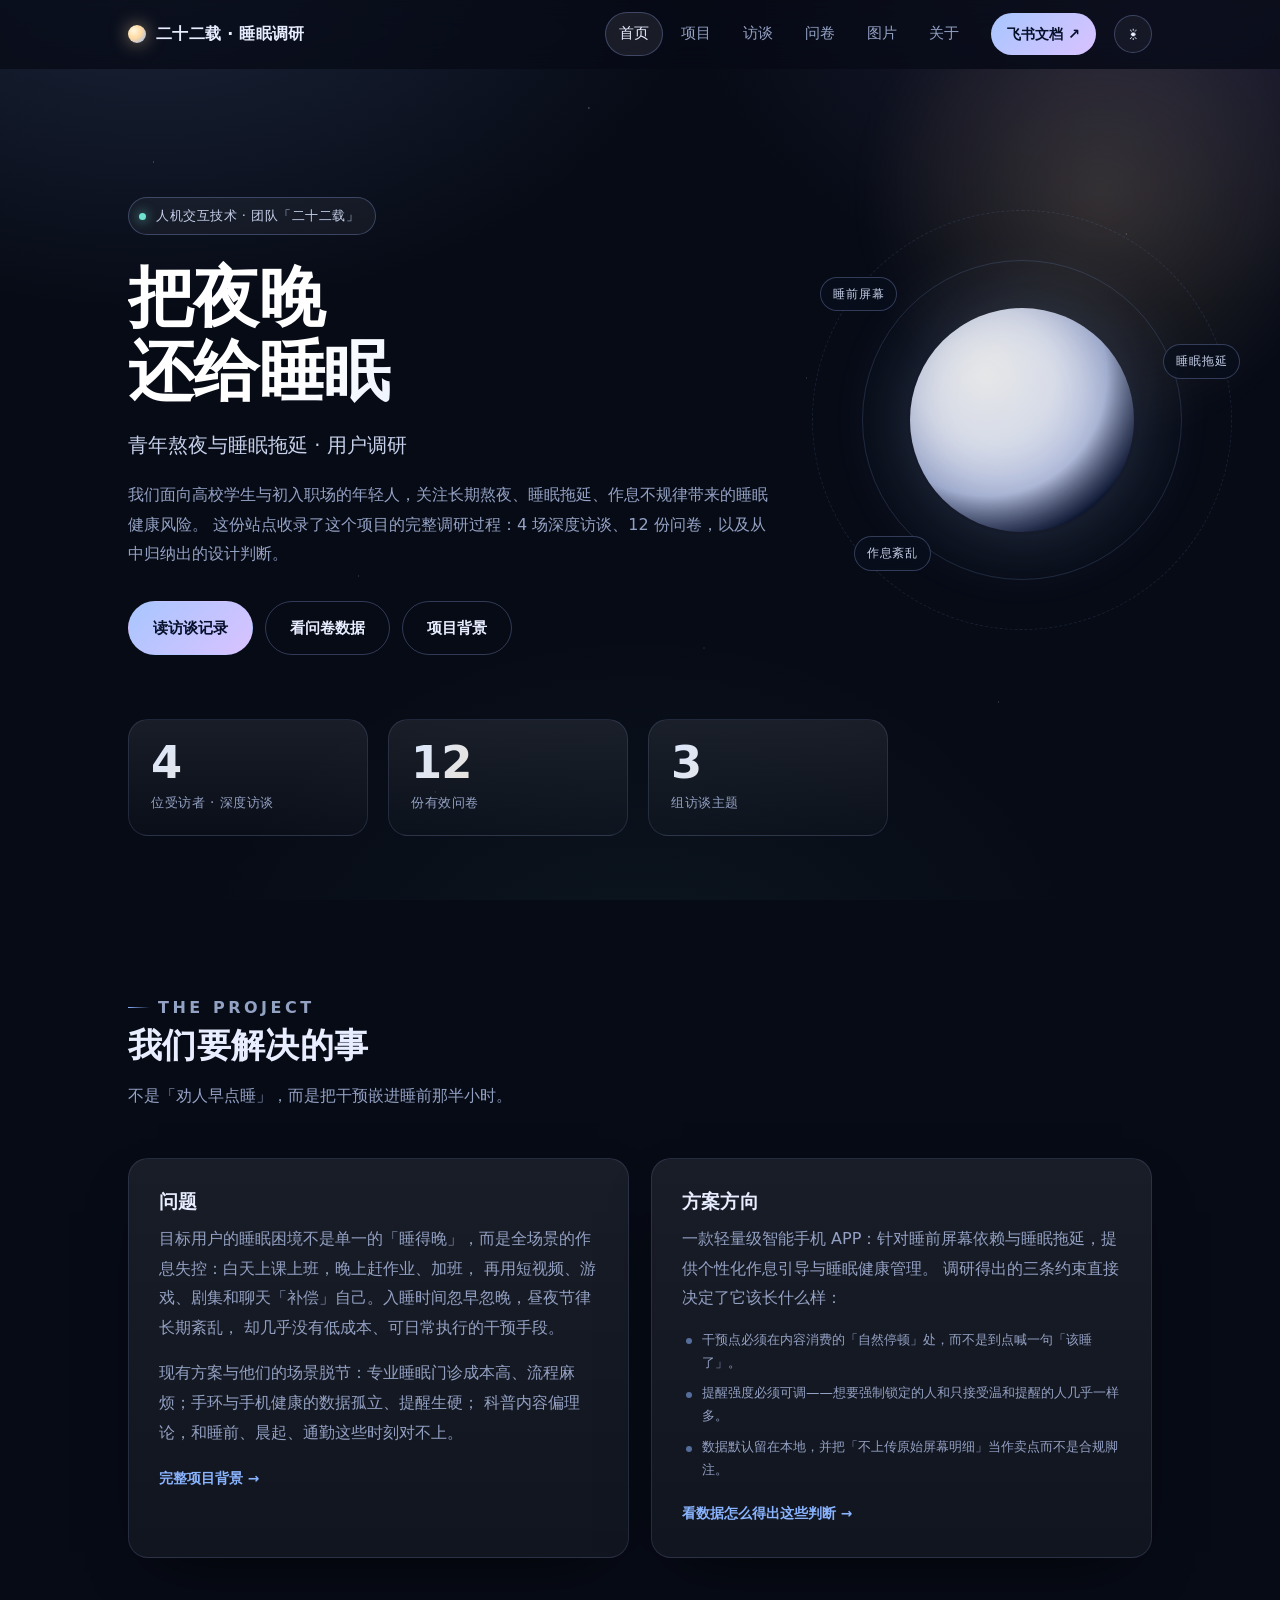
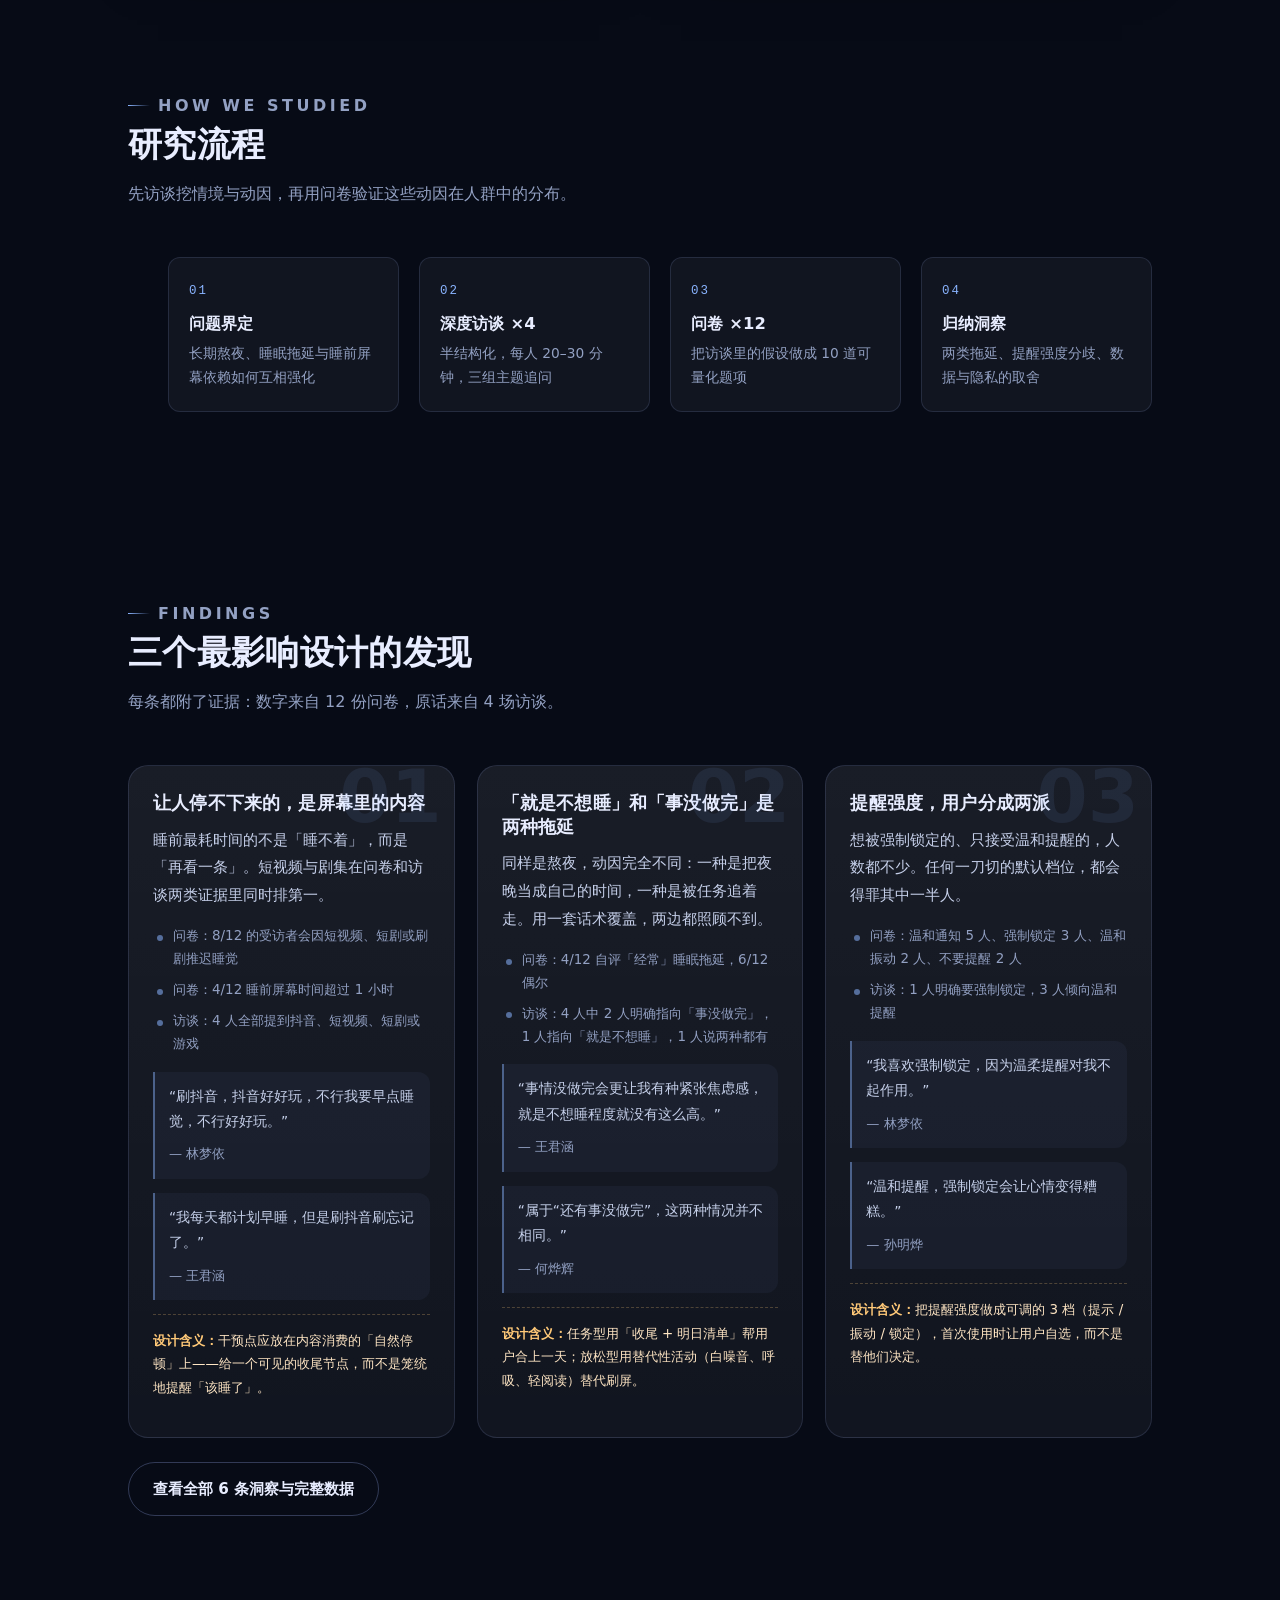
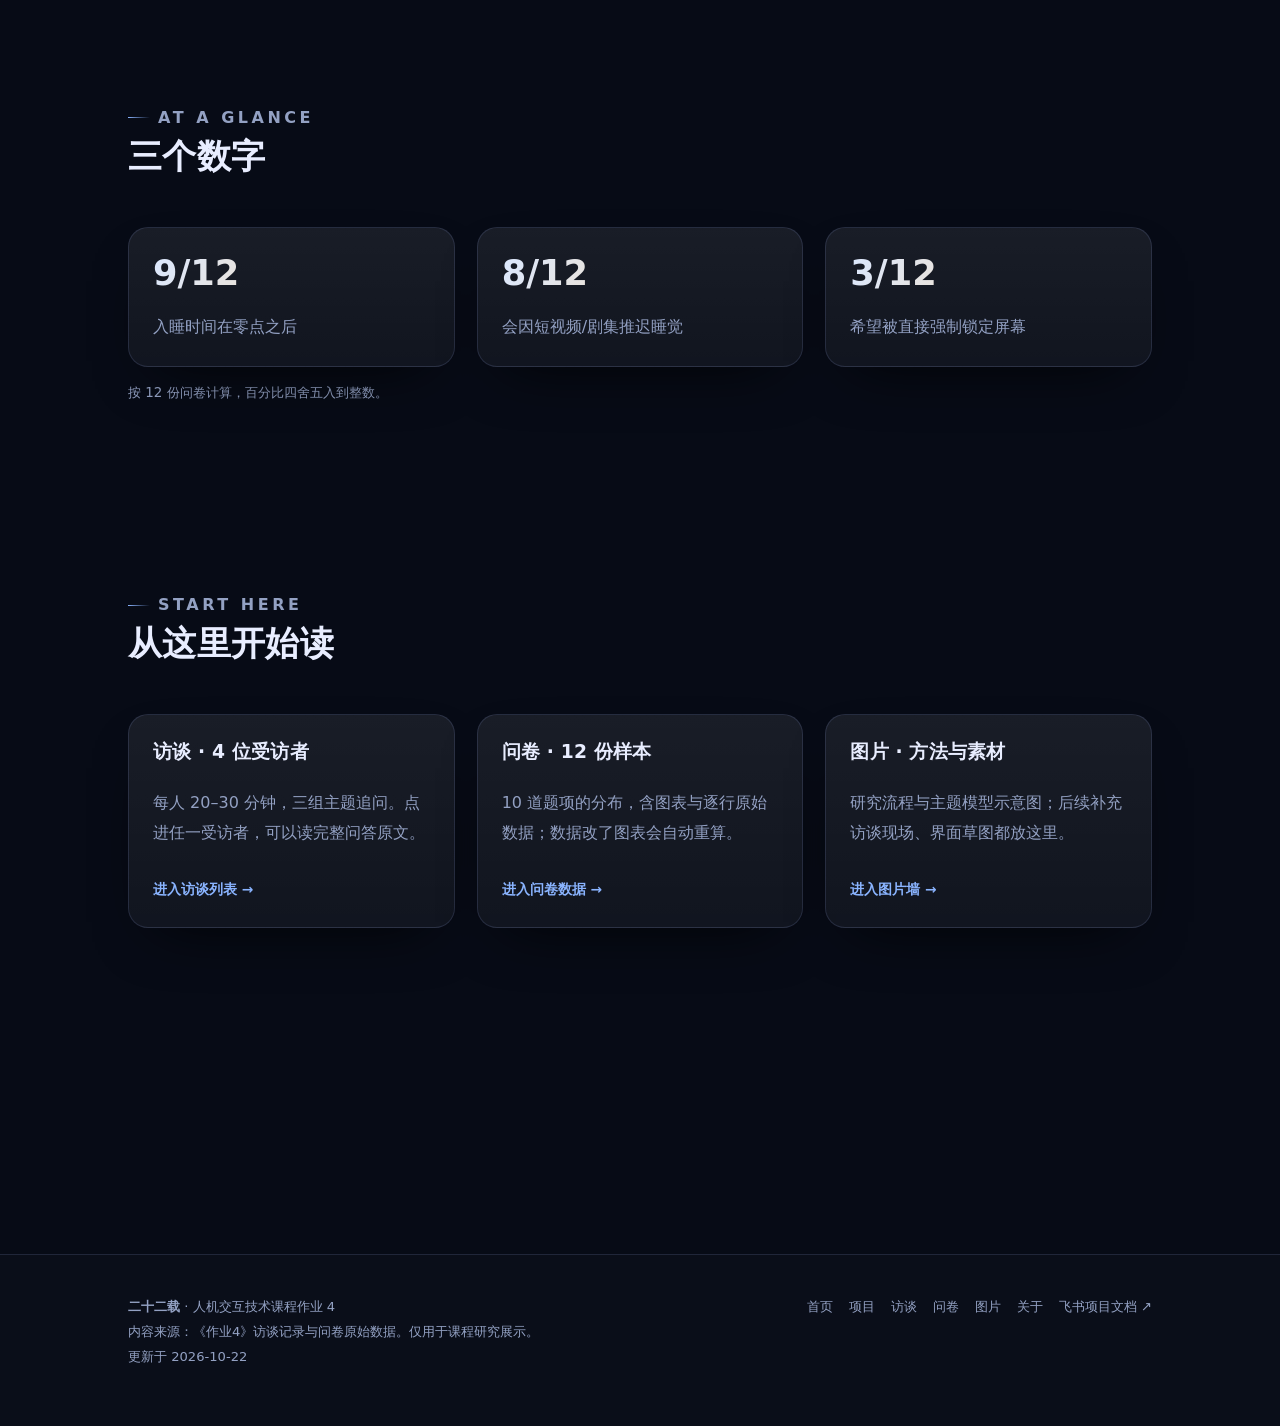
==== index.html @ 1be92cd3 "睡眠调研站" ====
<!doctype html>
<html lang="zh-CN">
<head>
  <meta charset="utf-8">
  <meta name="viewport" content="width=device-width, initial-scale=1">
  <title>把夜晚还给睡眠 · 二十二载 · 睡眠健康调研</title>
  <meta name="description" content="面向高校学生与职场新人的睡眠健康 APP 调研：4 份深度访谈、12 份问卷数据，以及由此归纳的 6 条设计洞察。人机交互技术课程项目，团队二十二载。">
  <meta name="theme-color" content="#070b16">
  <meta property="og:title" content="把夜晚还给睡眠 · 二十二载">
  <meta property="og:description" content="4 份深度访谈 + 12 份问卷：青年熬夜与睡眠拖延的用户调研。">
  <meta property="og:type" content="website">
  <link rel="icon" href="data:image/svg+xml,%3Csvg xmlns='http://www.w3.org/2000/svg' viewBox='0 0 32 32'%3E%3Ccircle cx='16' cy='16' r='13' fill='%23ffd9a0'/%3E%3C/svg%3E">
  <link rel="stylesheet" href="assets/css/style.css">
  <script>try{var t=localStorage.getItem("theme");if(t==="light"||t==="dark"){document.documentElement.dataset.theme=t;}}catch(e){}</script>
</head>
<body data-page="home">
  <a class="skip" href="#main">跳到主要内容</a>

  <header class="site-header">
    <div class="nav-inner">
      <a class="brand" href="index.html"><span class="moon" aria-hidden="true"></span>二十二载 · 睡眠调研</a>
      <nav class="nav" aria-label="主导航">
        <a href="index.html" aria-current="page">首页</a>
        <a href="project.html">项目</a>
        <a href="interviews.html">访谈</a>
        <a href="survey.html">问卷</a>
        <a href="gallery.html">图片</a>
        <a href="about.html">关于</a>
      </nav>
      <a class="nav-cta" href="https://jcn5ed29kssw.feishu.cn/wiki/BGQNwgcjriKNrokeprqc2rw8nEc" target="_blank" rel="noopener">飞书文档 ↗</a>
      <button class="theme-toggle" type="button" data-theme-toggle aria-label="切换到日间主题" title="切换到日间主题" aria-pressed="false">&#9788;</button>
    </div>
  </header>

  <main id="main">
    <!-- Hero -->
    <section class="hero">
      <div class="container">
        <p class="hero-badge"><span class="dot" aria-hidden="true"></span>人机交互技术 · 团队「二十二载」</p>
        <h1>把夜晚<br>还给睡眠</h1>
        <p class="hero-sub">青年熬夜与睡眠拖延 · 用户调研</p>
        <p class="hero-intro">
          我们面向高校学生与初入职场的年轻人，关注长期熬夜、睡眠拖延、作息不规律带来的睡眠健康风险。
          这份站点收录了这个项目的完整调研过程：4 场深度访谈、12 份问卷，以及从中归纳出的设计判断。
        </p>
        <div class="hero-actions">
          <a class="btn btn--primary" href="interviews.html">读访谈记录</a>
          <a class="btn btn--ghost" href="survey.html">看问卷数据</a>
          <a class="btn btn--ghost" href="project.html">项目背景</a>
        </div>
        <div class="stats" data-home-stats></div>

        <div class="hero-art" aria-hidden="true">
          <div class="hero-ring hero-ring--outer"></div>
          <div class="hero-ring hero-ring--inner"></div>
          <div class="hero-moon"></div>
          <span class="hero-orbit hero-orbit--a">睡前屏幕</span>
          <span class="hero-orbit hero-orbit--b">睡眠拖延</span>
          <span class="hero-orbit hero-orbit--c">作息紊乱</span>
        </div>
      </div>
    </section>

    <!-- 项目速览 -->
    <section class="section section--tight">
      <div class="container">
        <div class="section-head">
          <p class="kicker">The Project</p>
          <h2>我们要解决的事</h2>
          <p>不是「劝人早点睡」，而是把干预嵌进睡前那半小时。</p>
        </div>
        <div class="grid grid--2">
          <article class="card">
            <h3>问题</h3>
            <p class="muted">
              目标用户的睡眠困境不是单一的「睡得晚」，而是全场景的作息失控：白天上课上班，晚上赶作业、加班，
              再用短视频、游戏、剧集和聊天「补偿」自己。入睡时间忽早忽晚，昼夜节律长期紊乱，
              却几乎没有低成本、可日常执行的干预手段。
            </p>
            <p class="muted">
              现有方案与他们的场景脱节：专业睡眠门诊成本高、流程麻烦；手环与手机健康的数据孤立、提醒生硬；
              科普内容偏理论，和睡前、晨起、通勤这些时刻对不上。
            </p>
            <a class="iv-more" href="project.html">完整项目背景 →</a>
          </article>
          <article class="card">
            <h3>方案方向</h3>
            <p class="muted">
              一款轻量级智能手机 APP：针对睡前屏幕依赖与睡眠拖延，提供个性化作息引导与睡眠健康管理。
              调研得出的三条约束直接决定了它该长什么样：
            </p>
            <ul class="evidence">
              <li>干预点必须在内容消费的「自然停顿」处，而不是到点喊一句「该睡了」。</li>
              <li>提醒强度必须可调——想要强制锁定的人和只接受温和提醒的人几乎一样多。</li>
              <li>数据默认留在本地，并把「不上传原始屏幕明细」当作卖点而不是合规脚注。</li>
            </ul>
            <a class="iv-more" href="survey.html#charts">看数据怎么得出这些判断 →</a>
          </article>
        </div>
      </div>
    </section>

    <!-- 研究流程 -->
    <section class="section section--tight">
      <div class="container">
        <div class="section-head">
          <p class="kicker">How We Studied</p>
          <h2>研究流程</h2>
          <p>先访谈挖情境与动因，再用问卷验证这些动因在人群中的分布。</p>
        </div>
        <ol class="process" data-home-process></ol>
      </div>
    </section>

    <!-- 关键发现 -->
    <section class="section">
      <div class="container">
        <div class="section-head">
          <p class="kicker">Findings</p>
          <h2>三个最影响设计的发现</h2>
          <p>每条都附了证据：数字来自 12 份问卷，原话来自 4 场访谈。</p>
        </div>
        <div class="insights" data-insights></div>
        <p style="margin-top:24px">
          <a class="btn btn--ghost" href="survey.html">查看全部 6 条洞察与完整数据</a>
        </p>
      </div>
    </section>

    <!-- 数据速览 -->
    <section class="section section--tight">
      <div class="container">
        <div class="section-head">
          <p class="kicker">At A Glance</p>
          <h2>三个数字</h2>
        </div>
        <div class="grid grid--3" data-home-teasers></div>
        <p class="note" style="margin-top:14px">按 12 份问卷计算，百分比四舍五入到整数。</p>
      </div>
    </section>

    <!-- 从哪里开始读 -->
    <section class="section">
      <div class="container">
        <div class="section-head">
          <p class="kicker">Start Here</p>
          <h2>从这里开始读</h2>
        </div>
        <div class="grid grid--3">
          <a class="card iv-card" href="interviews.html">
            <h3>访谈 · 4 位受访者</h3>
            <p class="muted">每人 20–30 分钟，三组主题追问。点进任一受访者，可以读完整问答原文。</p>
            <span class="iv-more">进入访谈列表 →</span>
          </a>
          <a class="card iv-card" href="survey.html">
            <h3>问卷 · 12 份样本</h3>
            <p class="muted">10 道题项的分布，含图表与逐行原始数据；数据改了图表会自动重算。</p>
            <span class="iv-more">进入问卷数据 →</span>
          </a>
          <a class="card iv-card" href="gallery.html">
            <h3>图片 · 方法与素材</h3>
            <p class="muted">研究流程与主题模型示意图；后续补充访谈现场、界面草图都放这里。</p>
            <span class="iv-more">进入图片墙 →</span>
          </a>
        </div>
      </div>
    </section>

    <section class="section section--tight">
      <div class="container">
        <noscript>
          <p class="callout">这个站点的数据区需要 JavaScript 才能渲染。请开启后刷新；访谈原文与问卷表格也会随之显示。</p>
        </noscript>
      </div>
    </section>
  </main>

  <footer class="site-footer">
    <div class="container footer-inner">
      <div>
        <p><strong>二十二载</strong> · 人机交互技术课程作业 4</p>
        <p>内容来源：《作业4》访谈记录与问卷原始数据。仅用于课程研究展示。</p>
        <p>更新于 2026-10-22</p>
      </div>
      <nav class="footer-links" aria-label="页脚导航">
        <a href="index.html">首页</a>
        <a href="project.html">项目</a>
        <a href="interviews.html">访谈</a>
        <a href="survey.html">问卷</a>
        <a href="gallery.html">图片</a>
        <a href="about.html">关于</a>
        <a href="https://jcn5ed29kssw.feishu.cn/wiki/BGQNwgcjriKNrokeprqc2rw8nEc" target="_blank" rel="noopener">飞书项目文档 ↗</a>
      </nav>
    </div>
  </footer>

  <script src="assets/data/site.js"></script>
  <script src="assets/data/survey.js"></script>
  <script src="assets/data/interviews.js"></script>
  <script src="assets/data/insights.js"></script>
  <script src="assets/data/images.js"></script>
  <script src="assets/js/aggregate.js"></script>
  <script src="assets/js/charts.js"></script>
  <script src="assets/js/render.js"></script>
  <script src="assets/js/app.js"></script>
</body>
</html>
---- assets/css/style.css ----
/* ============================================================
 * 设计系统 · 夜间阅读主题
 * ------------------------------------------------------------
 * 1. 变量与基础   2. 布局与容器   3. 通用组件
 * 4. 首页 Hero    5. 访谈         6. 问卷与图表
 * 7. 图片墙       8. 页脚         9. 响应式 / 打印 / 动效
 * ============================================================ */

/* ---------- 1. 变量与基础 ---------- */
:root {
  --bg: #070b16;
  --bg-soft: #0b1122;
  --bg-elev: #0e1528;
  --text: #e8edff;
  --text-soft: #c6d0ea;
  --muted: #93a1c3;
  --line: rgba(160, 182, 255, 0.14);
  --line-strong: rgba(160, 182, 255, 0.28);
  --surface: rgba(255, 255, 255, 0.045);
  --surface-2: rgba(255, 255, 255, 0.075);
  --accent: #8ab4ff;
  --accent-2: #b79bff;
  --amber: #ffc978;
  --teal: #6fe3d0;
  --rose: #ff9db4;
  --radius: 20px;
  --radius-sm: 12px;
  --radius-xs: 8px;
  --max: 1120px;
  --gutter: clamp(20px, 5vw, 48px);
  --ease: cubic-bezier(0.2, 0.7, 0.2, 1);
  --font: "PingFang SC", "HarmonyOS Sans SC", "Microsoft YaHei", "Noto Sans CJK SC",
    system-ui, -apple-system, "Segoe UI", sans-serif;
  --mono: ui-monospace, "SF Mono", "Cascadia Mono", Consolas, monospace;
  --shadow: 0 24px 60px -30px rgba(0, 0, 0, 0.9);
  color-scheme: dark;
}

*,
*::before,
*::after {
  box-sizing: border-box;
}

html {
  scroll-behavior: smooth;
  scroll-padding-top: 88px;
  -webkit-text-size-adjust: 100%;
}

body {
  margin: 0;
  font-family: var(--font);
  font-size: 16px;
  line-height: 1.85;
  color: var(--text);
  background-color: var(--bg);
  background-image:
    radial-gradient(900px 620px at 12% -8%, rgba(138, 180, 255, 0.16), transparent 62%),
    radial-gradient(820px 540px at 92% -2%, rgba(183, 155, 255, 0.13), transparent 60%),
    radial-gradient(760px 700px at 50% 118%, rgba(111, 227, 208, 0.06), transparent 62%);
  background-attachment: fixed;
  -webkit-font-smoothing: antialiased;
  text-rendering: optimizeLegibility;
  overflow-x: hidden;
}

/* 星空：一层极淡的散点，增加"夜晚"的质地 */
body::before {
  content: "";
  position: fixed;
  inset: 0;
  pointer-events: none;
  z-index: 0;
  opacity: 0.55;
  background-image:
    radial-gradient(1px 1px at 12% 18%, rgba(255, 255, 255, 0.7), transparent),
    radial-gradient(1px 1px at 28% 64%, rgba(255, 255, 255, 0.5), transparent),
    radial-gradient(1.4px 1.4px at 46% 12%, rgba(255, 255, 255, 0.6), transparent),
    radial-gradient(1px 1px at 63% 42%, rgba(255, 255, 255, 0.45), transparent),
    radial-gradient(1px 1px at 78% 78%, rgba(255, 255, 255, 0.55), transparent),
    radial-gradient(1.2px 1.2px at 88% 26%, rgba(255, 255, 255, 0.5), transparent),
    radial-gradient(1px 1px at 34% 88%, rgba(255, 255, 255, 0.4), transparent),
    radial-gradient(1px 1px at 55% 72%, rgba(255, 255, 255, 0.35), transparent);
}

img,
svg {
  max-width: 100%;
  height: auto;
}

a {
  color: var(--accent);
  text-decoration: none;
  transition: color 0.2s var(--ease);
}

a:hover {
  color: #ffd9a0;
}

:focus-visible {
  outline: 2px solid var(--accent);
  outline-offset: 3px;
  border-radius: 4px;
}

h1,
h2,
h3,
h4 {
  line-height: 1.35;
  margin: 0 0 0.5em;
  font-weight: 650;
  letter-spacing: 0.01em;
}

p {
  margin: 0 0 1em;
}

hr {
  border: 0;
  border-top: 1px solid var(--line);
  margin: 48px 0;
}

::selection {
  background: rgba(138, 180, 255, 0.28);
}

.sr-only {
  position: absolute;
  width: 1px;
  height: 1px;
  padding: 0;
  margin: -1px;
  overflow: hidden;
  clip: rect(0 0 0 0);
  white-space: nowrap;
  border: 0;
}

.skip {
  position: absolute;
  left: 16px;
  top: -60px;
  z-index: 100;
  padding: 10px 18px;
  background: var(--accent);
  color: #06102a;
  border-radius: 0 0 var(--radius-sm) var(--radius-sm);
  font-weight: 600;
  transition: top 0.2s var(--ease);
}

.skip:focus {
  top: 0;
  color: #06102a;
}

/* hidden 属性必须能压住组件自身的 display（否则空状态提示会一直显示） */
[hidden] {
  display: none !important;
}

/* ---------- 2. 布局与容器 ---------- */
.container {
  width: 100%;
  max-width: var(--max);
  margin-inline: auto;
  padding-inline: var(--gutter);
  position: relative;
  z-index: 1;
}

.section {
  padding-block: clamp(56px, 8vw, 104px);
}

.section--tight {
  padding-block: clamp(40px, 5vw, 64px);
}

.section-head {
  max-width: 720px;
  margin-bottom: clamp(28px, 4vw, 48px);
}

.kicker {
  display: inline-flex;
  align-items: center;
  gap: 8px;
  font-size: 0.78rem;
  letter-spacing: 0.22em;
  text-transform: uppercase;
  color: var(--accent);
  margin-bottom: 14px;
  font-weight: 600;
}

.kicker::before {
  content: "";
  width: 22px;
  height: 1px;
  background: linear-gradient(90deg, var(--accent), transparent);
}

.section-head h2 {
  font-size: clamp(1.5rem, 3.2vw, 2.15rem);
  margin-bottom: 12px;
}

.section-head p {
  color: var(--muted);
  margin: 0;
  font-size: 1rem;
}

.grid {
  display: grid;
  gap: clamp(14px, 2vw, 22px);
}

.grid--2 {
  grid-template-columns: repeat(2, minmax(0, 1fr));
}

.grid--3 {
  grid-template-columns: repeat(3, minmax(0, 1fr));
}

.grid--4 {
  grid-template-columns: repeat(4, minmax(0, 1fr));
}

.stack > * + * {
  margin-top: 18px;
}

/* ---------- 3. 通用组件 ---------- */
.site-header {
  position: sticky;
  top: 0;
  z-index: 40;
  backdrop-filter: blur(14px) saturate(1.2);
  -webkit-backdrop-filter: blur(14px) saturate(1.2);
  background: rgba(7, 11, 22, 0.72);
  border-bottom: 1px solid transparent;
  transition: border-color 0.3s var(--ease), background 0.3s var(--ease);
}

.site-header.is-stuck {
  border-bottom-color: var(--line);
  background: rgba(7, 11, 22, 0.9);
}

.nav-inner {
  display: flex;
  align-items: center;
  gap: 18px;
  min-height: 68px;
  max-width: var(--max);
  margin-inline: auto;
  padding-inline: var(--gutter);
}

.brand {
  display: inline-flex;
  align-items: center;
  gap: 10px;
  font-weight: 650;
  color: var(--text);
  letter-spacing: 0.02em;
  white-space: nowrap;
}

.brand:hover {
  color: var(--text);
}

.brand .moon {
  width: 18px;
  height: 18px;
  border-radius: 50%;
  background: radial-gradient(circle at 32% 32%, #fff7e2, #ffd9a0 45%, #8ab4ff 100%);
  box-shadow: 0 0 18px rgba(255, 217, 160, 0.55);
  flex: none;
}

.nav {
  display: flex;
  align-items: center;
  gap: 4px;
  margin-left: auto;
  overflow-x: auto;
  scrollbar-width: none;
}

.nav::-webkit-scrollbar {
  display: none;
}

.nav a {
  color: var(--muted);
  padding: 8px 14px;
  border-radius: 999px;
  font-size: 0.94rem;
  white-space: nowrap;
  transition: color 0.2s var(--ease), background 0.2s var(--ease);
}

.nav a:hover {
  color: var(--text);
  background: var(--surface);
}

.nav a[aria-current="page"] {
  color: var(--text);
  background: var(--surface-2);
  box-shadow: inset 0 0 0 1px var(--line-strong);
}

.nav-cta {
  display: inline-flex;
  align-items: center;
  gap: 6px;
  padding: 8px 16px;
  border-radius: 999px;
  font-size: 0.9rem;
  color: #06102a;
  background: linear-gradient(135deg, #a8c6ff, #d9c2ff);
  font-weight: 600;
  white-space: nowrap;
  transition: transform 0.2s var(--ease), box-shadow 0.2s var(--ease);
}

.nav-cta:hover {
  color: #06102a;
  transform: translateY(-1px);
  box-shadow: 0 10px 24px -12px rgba(168, 198, 255, 0.9);
}

.theme-toggle {
  width: 38px;
  height: 38px;
  flex: none;
  display: grid;
  place-items: center;
  border-radius: 50%;
  border: 1px solid var(--line-strong);
  background: var(--surface);
  color: var(--text);
  font-size: 15px;
  line-height: 1;
  cursor: pointer;
  transition: background 0.2s var(--ease), transform 0.3s var(--ease);
}

.theme-toggle:hover {
  background: var(--surface-2);
  transform: rotate(-14deg);
}

.breadcrumb {
  display: flex;
  flex-wrap: wrap;
  gap: 8px;
  align-items: center;
  font-size: 0.86rem;
  color: var(--muted);
  margin-bottom: 26px;
}

.breadcrumb a {
  color: var(--muted);
}

.breadcrumb a:hover {
  color: var(--accent);
}

.breadcrumb .sep {
  opacity: 0.5;
}

.card {
  position: relative;
  background: linear-gradient(180deg, var(--surface-2), var(--surface));
  border: 1px solid var(--line);
  border-radius: var(--radius);
  padding: clamp(20px, 2.6vw, 30px);
  box-shadow: var(--shadow);
}

.card--flat {
  background: var(--surface);
  box-shadow: none;
}

.tag {
  display: inline-flex;
  align-items: center;
  gap: 6px;
  padding: 4px 12px;
  border-radius: 999px;
  font-size: 0.78rem;
  color: var(--text-soft);
  background: rgba(138, 180, 255, 0.1);
  border: 1px solid rgba(138, 180, 255, 0.18);
  white-space: nowrap;
}

.tag--amber {
  color: #ffe0b3;
  background: rgba(255, 201, 120, 0.1);
  border-color: rgba(255, 201, 120, 0.22);
}

.tag--teal {
  color: #b8f5ec;
  background: rgba(111, 227, 208, 0.1);
  border-color: rgba(111, 227, 208, 0.22);
}

.btn {
  display: inline-flex;
  align-items: center;
  justify-content: center;
  gap: 8px;
  padding: 12px 24px;
  border-radius: 999px;
  font-weight: 600;
  font-size: 0.95rem;
  border: 1px solid transparent;
  cursor: pointer;
  transition: transform 0.2s var(--ease), background 0.2s var(--ease), box-shadow 0.2s var(--ease);
}

.btn--primary {
  color: #06102a;
  background: linear-gradient(135deg, #a8c6ff, #d9c2ff);
}

.btn--primary:hover {
  color: #06102a;
  transform: translateY(-2px);
  box-shadow: 0 14px 30px -16px rgba(168, 198, 255, 0.95);
}

.btn--ghost {
  color: var(--text);
  background: transparent;
  border-color: var(--line-strong);
}

.btn--ghost:hover {
  color: var(--text);
  background: var(--surface);
  transform: translateY(-2px);
}

.btn--small {
  padding: 8px 16px;
  font-size: 0.86rem;
}

.muted {
  color: var(--muted);
}

.lead {
  font-size: clamp(1rem, 1.4vw, 1.12rem);
  color: var(--text-soft);
  line-height: 1.9;
}

.quote {
  margin: 0;
  padding: 16px 20px;
  border-left: 2px solid rgba(138, 180, 255, 0.45);
  background: rgba(138, 180, 255, 0.05);
  border-radius: 0 var(--radius-sm) var(--radius-sm) 0;
  color: var(--text-soft);
}

.quote cite {
  display: block;
  margin-top: 8px;
  font-size: 0.82rem;
  font-style: normal;
  color: var(--muted);
}

.pill-row {
  display: flex;
  flex-wrap: wrap;
  gap: 8px;
}

.note {
  font-size: 0.84rem;
  color: var(--muted);
}

.callout {
  display: flex;
  gap: 14px;
  align-items: flex-start;
  padding: 16px 20px;
  border-radius: var(--radius-sm);
  background: rgba(255, 201, 120, 0.07);
  border: 1px solid rgba(255, 201, 120, 0.2);
  color: #ffe6c4;
  font-size: 0.92rem;
}

.callout--info {
  background: rgba(138, 180, 255, 0.07);
  border-color: rgba(138, 180, 255, 0.2);
  color: var(--text-soft);
}

/* ---------- 4. 首页 Hero ---------- */
.hero {
  position: relative;
  padding-block: clamp(64px, 10vw, 128px) clamp(48px, 7vw, 88px);
  overflow: hidden;
}

.hero::after {
  content: "";
  position: absolute;
  right: -8%;
  top: -18%;
  width: min(560px, 62vw);
  aspect-ratio: 1;
  border-radius: 50%;
  background: radial-gradient(circle, rgba(255, 217, 160, 0.16), transparent 62%);
  filter: blur(10px);
  pointer-events: none;
}

.hero-badge {
  display: inline-flex;
  align-items: center;
  gap: 10px;
  padding: 6px 16px 6px 10px;
  border-radius: 999px;
  border: 1px solid var(--line-strong);
  background: var(--surface);
  color: var(--text-soft);
  font-size: 0.82rem;
  letter-spacing: 0.04em;
  margin-bottom: 26px;
}

.hero-badge .dot {
  width: 7px;
  height: 7px;
  border-radius: 50%;
  background: var(--teal);
  box-shadow: 0 0 12px var(--teal);
}

.hero h1 {
  font-size: clamp(2.35rem, 6.2vw, 4.1rem);
  line-height: 1.12;
  letter-spacing: -0.01em;
  margin-bottom: 20px;
  background: linear-gradient(120deg, #ffffff 20%, #cfe0ff 52%, #ffe3b8 92%);
  -webkit-background-clip: text;
  background-clip: text;
  color: transparent;
}

.hero .hero-sub {
  font-size: clamp(1rem, 2vw, 1.22rem);
  color: var(--text-soft);
  max-width: 620px;
  margin-bottom: 16px;
}

.hero .hero-intro {
  color: var(--muted);
  max-width: 640px;
  margin-bottom: 32px;
}

.hero-actions {
  display: flex;
  flex-wrap: wrap;
  gap: 12px;
  margin-bottom: clamp(40px, 6vw, 64px);
}

.stats {
  display: grid;
  grid-template-columns: repeat(3, minmax(0, 1fr));
  gap: clamp(12px, 2vw, 20px);
  max-width: 760px;
}

.stat {
  padding: 18px 22px;
  border-radius: var(--radius);
  background: linear-gradient(180deg, var(--surface-2), rgba(255, 255, 255, 0.015));
  border: 1px solid var(--line);
}

.stat b {
  display: block;
  font-size: clamp(1.9rem, 4.4vw, 2.8rem);
  font-weight: 650;
  line-height: 1.1;
  font-variant-numeric: tabular-nums;
  letter-spacing: -0.02em;
  background: linear-gradient(120deg, #dbe8ff, #ffd9a0);
  -webkit-background-clip: text;
  background-clip: text;
  color: transparent;
}

.stat span {
  font-size: 0.84rem;
  color: var(--muted);
  letter-spacing: 0.04em;
}

/* Hero 右侧装饰：月亮 + 两条轨道 + 三个痛点标签（纯 CSS，不加载图片） */
.hero-art {
  display: none;
}

.hero-moon {
  position: absolute;
  left: 50%;
  top: 50%;
  width: 224px;
  height: 224px;
  margin: -112px 0 0 -112px;
  border-radius: 50%;
  background: radial-gradient(
    circle at 34% 30%,
    #ffffff 0%,
    #eef2ff 32%,
    #cfd9f8 56%,
    rgba(180, 200, 255, 0.12) 76%,
    transparent 78%
  );
  box-shadow: 0 0 84px 4px rgba(168, 198, 255, 0.24), inset -16px -20px 54px rgba(40, 60, 120, 0.38);
  opacity: 0.9;
}

.hero-ring {
  position: absolute;
  left: 50%;
  top: 50%;
  border-radius: 50%;
  border: 1px solid rgba(138, 180, 255, 0.16);
}

.hero-ring--inner {
  width: 320px;
  height: 320px;
  margin: -160px 0 0 -160px;
}

.hero-ring--outer {
  width: 420px;
  height: 420px;
  margin: -210px 0 0 -210px;
  border-style: dashed;
  border-color: rgba(138, 180, 255, 0.12);
  animation: orbit-spin 110s linear infinite;
}

.hero-orbit {
  position: absolute;
  padding: 5px 12px;
  border-radius: 999px;
  font-size: 0.76rem;
  letter-spacing: 0.06em;
  color: var(--text-soft);
  background: rgba(9, 14, 28, 0.72);
  border: 1px solid var(--line-strong);
  backdrop-filter: blur(6px);
  white-space: nowrap;
}

.hero-orbit--a {
  left: 2%;
  top: 16%;
}

.hero-orbit--b {
  right: -2%;
  top: 32%;
}

.hero-orbit--c {
  left: 10%;
  bottom: 14%;
}

@keyframes orbit-spin {
  to {
    transform: rotate(360deg);
  }
}

@media (min-width: 1200px) {
  .hero-art {
    display: block;
    position: absolute;
    right: -32px;
    top: 2%;
    width: 420px;
    height: 420px;
    pointer-events: none;
  }
}

:root[data-theme="light"] .hero-moon {
  opacity: 0.55;
}

:root[data-theme="light"] .hero-orbit {
  background: rgba(255, 255, 255, 0.86);
}

/* 研究流程 */
.process {
  display: grid;
  grid-template-columns: repeat(4, minmax(0, 1fr));
  gap: clamp(12px, 2vw, 20px);
  counter-reset: step;
}

.process li {
  list-style: none;
  position: relative;
  padding: 22px 20px;
  border-radius: var(--radius-sm);
  background: var(--surface);
  border: 1px solid var(--line);
}

.process li::before {
  content: attr(data-step);
  display: block;
  font-family: var(--mono);
  font-size: 0.78rem;
  color: var(--accent);
  letter-spacing: 0.16em;
  margin-bottom: 10px;
}

.process h3 {
  font-size: 1.02rem;
  margin-bottom: 6px;
}

.process p {
  margin: 0;
  font-size: 0.86rem;
  color: var(--muted);
  line-height: 1.75;
}

/* 内页标题区 */
.page-head {
  padding-block: clamp(36px, 6vw, 68px) clamp(8px, 2vw, 16px);
}

.page-head h1 {
  font-size: clamp(1.85rem, 4.6vw, 2.9rem);
  margin-bottom: 14px;
  letter-spacing: -0.01em;
}

.page-head .lead {
  max-width: 680px;
  margin-bottom: 18px;
}

.stat-inline {
  display: block;
  font-size: clamp(1.7rem, 3.6vw, 2.2rem);
  font-weight: 650;
  line-height: 1.2;
  margin-bottom: 4px;
  font-variant-numeric: tabular-nums;
  background: linear-gradient(120deg, #dbe8ff, #ffd9a0);
  -webkit-background-clip: text;
  background-clip: text;
  color: transparent;
}

/* ---------- 5. 访谈 ---------- */
.interview-grid {
  display: grid;
  grid-template-columns: repeat(2, minmax(0, 1fr));
  gap: clamp(14px, 2vw, 22px);
}

.iv-card {
  display: flex;
  flex-direction: column;
  gap: 14px;
  padding: 24px;
  border-radius: var(--radius);
  background: linear-gradient(180deg, var(--surface-2), var(--surface));
  border: 1px solid var(--line);
  color: var(--text);
  transition: transform 0.28s var(--ease), border-color 0.28s var(--ease), box-shadow 0.28s var(--ease);
}

.iv-card:hover {
  color: var(--text);
  transform: translateY(-4px);
  border-color: var(--line-strong);
  box-shadow: 0 26px 50px -30px rgba(0, 0, 0, 0.95);
}

.iv-card .iv-top {
  display: flex;
  align-items: center;
  gap: 12px;
}

.iv-avatar {
  width: 46px;
  height: 46px;
  flex: none;
  border-radius: 14px;
  display: grid;
  place-items: center;
  font-weight: 650;
  font-size: 1.05rem;
  color: #0a1430;
  background: linear-gradient(135deg, #a8c6ff, #d9c2ff);
  box-shadow: 0 8px 20px -12px rgba(168, 198, 255, 0.9);
}

.iv-name {
  font-size: 1.12rem;
  font-weight: 650;
  margin: 0;
}

.iv-sub {
  font-size: 0.82rem;
  color: var(--muted);
  margin: 0;
}

.iv-quote {
  margin: 0;
  font-size: 0.94rem;
  color: var(--text-soft);
  line-height: 1.8;
  border-left: 2px solid rgba(138, 180, 255, 0.35);
  padding-left: 12px;
}

.iv-more {
  margin-top: auto;
  display: inline-flex;
  align-items: center;
  gap: 6px;
  font-size: 0.86rem;
  color: var(--accent);
  font-weight: 600;
}

/* 访谈详情 */
.interview-layout {
  display: grid;
  grid-template-columns: minmax(0, 1fr);
  gap: clamp(24px, 4vw, 48px);
  align-items: start;
}

/* 宽屏：目录收到右栏，正文占左侧 */
@media (min-width: 1001px) {
  .interview-layout {
    grid-template-columns: minmax(0, 1fr) 272px;
  }
  .interview-layout > aside {
    grid-column: 2;
    grid-row: 1;
  }
  .interview-layout > [data-interview-detail] {
    grid-column: 1;
    grid-row: 1;
    min-width: 0;
  }
}

.interview-head {
  padding-bottom: 26px;
  border-bottom: 1px solid var(--line);
  margin-bottom: 30px;
}

.interview-head h1 {
  font-size: clamp(1.8rem, 4vw, 2.6rem);
  margin-bottom: 8px;
}

.profile-grid {
  display: grid;
  grid-template-columns: repeat(auto-fit, minmax(158px, 1fr));
  gap: 12px;
  margin-top: 22px;
}

.profile-grid div {
  padding: 12px 16px;
  border-radius: var(--radius-sm);
  background: var(--surface);
  border: 1px solid var(--line);
}

.profile-grid dt {
  font-size: 0.74rem;
  letter-spacing: 0.14em;
  color: var(--muted);
  margin-bottom: 2px;
}

.profile-grid dd {
  margin: 0;
  font-size: 0.9rem;
  color: var(--text-soft);
}

.toc {
  position: sticky;
  top: 92px;
  padding: 18px 20px;
  border-radius: var(--radius-sm);
  background: var(--surface);
  border: 1px solid var(--line);
}

.toc h2 {
  font-size: 0.74rem;
  letter-spacing: 0.18em;
  color: var(--muted);
  margin-bottom: 12px;
  font-weight: 600;
}

.toc ol {
  margin: 0;
  padding: 0;
  list-style: none;
  display: grid;
  gap: 2px;
  counter-reset: toc;
}

.toc a {
  display: flex;
  gap: 10px;
  padding: 7px 10px;
  border-radius: var(--radius-xs);
  color: var(--muted);
  font-size: 0.88rem;
  line-height: 1.5;
}

.toc a::before {
  counter-increment: toc;
  content: counter(toc, decimal-leading-zero);
  font-family: var(--mono);
  font-size: 0.74rem;
  color: rgba(138, 180, 255, 0.7);
  padding-top: 2px;
}

.toc a:hover,
.toc a.is-active {
  color: var(--text);
  background: var(--surface-2);
}

.toc details summary {
  cursor: pointer;
  font-size: 0.86rem;
  color: var(--muted);
}

.qa-section {
  margin-bottom: clamp(36px, 5vw, 56px);
  scroll-margin-top: 92px;
}

.qa-section > h2 {
  font-size: clamp(1.15rem, 2.4vw, 1.45rem);
  display: flex;
  align-items: baseline;
  gap: 12px;
}

.qa-section > h2 .idx {
  font-family: var(--mono);
  font-size: 0.78rem;
  color: var(--accent);
  letter-spacing: 0.1em;
}

.purpose {
  font-size: 0.86rem;
  color: var(--muted);
  margin: -2px 0 22px;
  padding-left: 12px;
  border-left: 2px solid var(--line-strong);
}

.qa {
  padding: 18px 20px;
  border-radius: var(--radius-sm);
  background: var(--surface);
  border: 1px solid var(--line);
}

.qa + .qa {
  margin-top: 12px;
}

.qa-q {
  display: flex;
  gap: 10px;
  font-weight: 600;
  color: var(--text);
  margin-bottom: 8px;
  font-size: 0.96rem;
  line-height: 1.75;
}

.qa-q .n {
  font-family: var(--mono);
  font-size: 0.78rem;
  color: var(--accent);
  padding-top: 3px;
  flex: none;
}

.qa-a {
  margin: 0 0 0 22px;
  color: var(--text-soft);
  font-size: 0.95rem;
  line-height: 1.9;
}

.qa-a.is-empty {
  color: var(--muted);
  font-style: italic;
}

.follow {
  margin: 14px 0 0 22px;
  padding: 12px 0 0 16px;
  border-left: 2px solid rgba(138, 180, 255, 0.28);
}

.follow .qa-q {
  font-weight: 500;
  color: var(--accent);
  font-size: 0.9rem;
}

.follow .qa-a {
  margin-left: 0;
  font-size: 0.92rem;
}

.iv-nav {
  display: flex;
  justify-content: space-between;
  gap: 12px;
  flex-wrap: wrap;
  margin-top: 40px;
  padding-top: 26px;
  border-top: 1px solid var(--line);
}

/* ---------- 6. 问卷与图表 ---------- */
.tabs {
  display: flex;
  gap: 6px;
  border-bottom: 1px solid var(--line);
  margin-bottom: clamp(24px, 3vw, 36px);
  overflow-x: auto;
  scrollbar-width: none;
}

.tabs::-webkit-scrollbar {
  display: none;
}

.tab {
  appearance: none;
  border: 0;
  background: none;
  color: var(--muted);
  font: inherit;
  font-size: 0.94rem;
  padding: 12px 18px;
  cursor: pointer;
  border-radius: var(--radius-sm) var(--radius-sm) 0 0;
  white-space: nowrap;
  transition: color 0.2s var(--ease), background 0.2s var(--ease);
}

.tab:hover {
  color: var(--text);
  background: var(--surface);
}

.tab[aria-selected="true"] {
  color: var(--text);
  background: var(--surface-2);
  box-shadow: inset 0 -2px 0 var(--accent);
}

.tabpanel[hidden] {
  display: none;
}

.tabpanel:focus {
  outline: none;
}

.q-list {
  display: grid;
  gap: 12px;
  counter-reset: q;
}

.q-item {
  display: grid;
  grid-template-columns: 56px minmax(0, 1fr);
  gap: 14px;
  padding: 16px 20px;
  border-radius: var(--radius-sm);
  background: var(--surface);
  border: 1px solid var(--line);
  align-items: start;
}

.q-item .code {
  font-family: var(--mono);
  font-size: 0.8rem;
  color: var(--accent);
  padding-top: 3px;
}

.q-item h3 {
  font-size: 0.98rem;
  margin: 0 0 6px;
  font-weight: 600;
}

.q-item .opts {
  display: flex;
  flex-wrap: wrap;
  gap: 6px;
  font-size: 0.8rem;
}

.q-item .opts span {
  padding: 2px 10px;
  border-radius: 999px;
  background: rgba(255, 255, 255, 0.05);
  border: 1px solid var(--line);
  color: var(--muted);
}

.charts {
  display: grid;
  grid-template-columns: repeat(auto-fit, minmax(320px, 1fr));
  gap: clamp(14px, 2vw, 22px);
}

.chart-card {
  padding: 22px;
  border-radius: var(--radius);
  background: linear-gradient(180deg, var(--surface-2), var(--surface));
  border: 1px solid var(--line);
  margin: 0;
}

.chart-card figcaption {
  display: flex;
  align-items: baseline;
  gap: 10px;
  flex-wrap: wrap;
  margin-bottom: 18px;
  font-size: 0.96rem;
  font-weight: 600;
  color: var(--text);
}

.chart-card .q-code {
  font-family: var(--mono);
  font-size: 0.74rem;
  color: var(--accent);
  letter-spacing: 0.08em;
}

.chart-card .n {
  margin-left: auto;
  font-size: 0.76rem;
  color: var(--muted);
  font-weight: 400;
}

.chart-card .chart-note {
  margin-top: 14px;
  font-size: 0.78rem;
  color: var(--muted);
  line-height: 1.7;
}

.bars {
  display: grid;
  gap: 10px;
}

.bar-row {
  display: grid;
  grid-template-columns: auto minmax(60px, 1fr) auto;
  align-items: center;
  gap: 12px;
  font-size: 0.86rem;
}

.bar-label {
  white-space: nowrap;
}

.bar-label {
  color: var(--text-soft);
  line-height: 1.4;
}

.bar-track {
  height: 10px;
  border-radius: 999px;
  background: rgba(255, 255, 255, 0.06);
  overflow: hidden;
}

.bar-fill {
  height: 100%;
  width: 0;
  border-radius: 999px;
  background: linear-gradient(90deg, #6f9cff, #b79bff);
  transition: width 1s var(--ease);
}

.chart-card.is-in .bar-fill,
.no-motion .bar-fill {
  width: var(--w, 0%);
}

.bar-fill--amber {
  background: linear-gradient(90deg, #ffb86b, #ffd9a0);
}

.bar-fill--teal {
  background: linear-gradient(90deg, #4fc9b4, #9cf3e6);
}

.bar-value {
  display: flex;
  align-items: baseline;
  gap: 6px;
  font-variant-numeric: tabular-nums;
  color: var(--text);
  white-space: nowrap;
}

.bar-value b {
  font-weight: 650;
}

.bar-value small {
  font-size: 0.74rem;
  color: var(--muted);
}

.donut-wrap {
  display: flex;
  align-items: center;
  gap: 22px;
  flex-wrap: wrap;
}

.donut {
  width: 132px;
  height: 132px;
  flex: none;
}

.donut circle {
  fill: none;
  stroke-width: 14;
  stroke-linecap: round;
}

.legend {
  display: grid;
  gap: 8px;
  font-size: 0.84rem;
  margin: 0;
}

.legend li {
  display: flex;
  align-items: center;
  gap: 8px;
  color: var(--text-soft);
  list-style: none;
}

.legend .swatch {
  width: 10px;
  height: 10px;
  border-radius: 3px;
  flex: none;
}

.legend b {
  font-variant-numeric: tabular-nums;
  margin-left: auto;
  color: var(--text);
}

.table-wrap {
  overflow-x: auto;
  border-radius: var(--radius-sm);
  border: 1px solid var(--line);
  background: var(--surface);
}

table {
  border-collapse: collapse;
  width: 100%;
  min-width: 1180px;
  font-size: 0.84rem;
}

thead th {
  position: sticky;
  top: 0;
  z-index: 1;
  text-align: left;
  font-weight: 600;
  color: var(--text);
  background: #101830;
  padding: 12px 14px;
  border-bottom: 1px solid var(--line-strong);
  white-space: nowrap;
}

tbody td {
  padding: 11px 14px;
  border-bottom: 1px solid rgba(160, 182, 255, 0.08);
  color: var(--text-soft);
  vertical-align: top;
}

tbody tr:hover td {
  background: rgba(138, 180, 255, 0.045);
}

tbody tr:last-child td {
  border-bottom: 0;
}

td.id {
  font-family: var(--mono);
  color: var(--muted);
}

/* 问卷原始数据：短字段不换行，靠横向滚动而不是挤成两行 */
.table-wrap tbody td {
  white-space: nowrap;
}

.table-hint {
  font-size: 0.78rem;
  color: var(--muted);
  margin-top: 10px;
}

/* 洞察卡片 */
.insights {
  display: grid;
  grid-template-columns: repeat(auto-fit, minmax(300px, 1fr));
  gap: clamp(14px, 2vw, 22px);
}

.insight {
  position: relative;
  padding: 26px 24px 24px;
  border-radius: var(--radius);
  background: linear-gradient(180deg, var(--surface-2), var(--surface));
  border: 1px solid var(--line);
  overflow: hidden;
}

.insight::after {
  content: attr(data-no);
  position: absolute;
  right: 12px;
  top: -6px;
  font-size: 4.6rem;
  font-weight: 700;
  line-height: 1;
  color: rgba(138, 180, 255, 0.09);
  font-variant-numeric: tabular-nums;
  pointer-events: none;
}

.insight h3 {
  font-size: 1.1rem;
  margin-bottom: 10px;
  position: relative;
}

.insight .lead {
  font-size: 0.92rem;
  color: var(--text-soft);
  margin-bottom: 16px;
}

.evidence {
  margin: 0 0 16px;
  padding: 0;
  list-style: none;
  display: grid;
  gap: 8px;
}

.evidence li {
  position: relative;
  padding-left: 20px;
  font-size: 0.84rem;
  color: var(--muted);
  line-height: 1.7;
}

.evidence li::before {
  content: "";
  position: absolute;
  left: 4px;
  top: 0.72em;
  width: 6px;
  height: 6px;
  border-radius: 50%;
  background: rgba(138, 180, 255, 0.55);
}

.insight .quote {
  font-size: 0.86rem;
  padding: 12px 14px;
  margin-bottom: 14px;
}

.implication {
  font-size: 0.84rem;
  color: #ffe6c4;
  line-height: 1.75;
  padding-top: 14px;
  border-top: 1px dashed rgba(255, 201, 120, 0.25);
}

.implication b {
  color: var(--amber);
  font-weight: 600;
}

/* ---------- 7. 图片墙 ---------- */
.gallery-grid {
  display: grid;
  grid-template-columns: repeat(auto-fill, minmax(300px, 1fr));
  gap: clamp(12px, 2vw, 20px);
}

.gallery-item {
  position: relative;
  display: block;
  width: 100%;
  padding: 0;
  border: 1px solid var(--line);
  border-radius: var(--radius-sm);
  background: var(--surface);
  overflow: hidden;
  cursor: zoom-in;
  color: var(--text);
  text-align: left;
  transition: transform 0.28s var(--ease), border-color 0.28s var(--ease);
}

.gallery-item:hover {
  transform: translateY(-3px);
  border-color: var(--line-strong);
}

.gallery-item img {
  display: block;
  width: 100%;
  aspect-ratio: 16 / 10;
  object-fit: cover;
  background: #0b1122;
}

/* 示意图（SVG）用 contain，避免把标题和箭头裁掉 */
.gallery-item--art {
  background: #0b1122;
}

.gallery-item--art img {
  aspect-ratio: 16 / 9;
  object-fit: contain;
  padding: 10px;
  background: #0b1122;
}

.gallery-item .cap {
  display: block;
  padding: 12px 14px;
  font-size: 0.82rem;
  color: var(--text-soft);
  line-height: 1.6;
}

.gallery-item .cap .tag {
  margin-bottom: 8px;
}

.lightbox {
  width: min(1040px, 94vw);
  max-height: 92vh;
  padding: 0;
  border: 1px solid var(--line-strong);
  border-radius: var(--radius);
  background: #0a1020;
  color: var(--text);
  overflow: hidden;
}

.lightbox::backdrop {
  background: rgba(4, 7, 14, 0.86);
  backdrop-filter: blur(6px);
}

.lightbox img {
  display: block;
  width: 100%;
  max-height: 74vh;
  object-fit: contain;
  background: #070b16;
}

.lightbox .lb-bar {
  display: flex;
  align-items: center;
  gap: 12px;
  padding: 14px 18px;
  border-top: 1px solid var(--line);
  font-size: 0.86rem;
  color: var(--text-soft);
}

.lightbox .lb-bar .spacer {
  margin-left: auto;
}

.icon-btn {
  appearance: none;
  border: 1px solid var(--line-strong);
  background: var(--surface);
  color: var(--text);
  width: 34px;
  height: 34px;
  border-radius: 50%;
  display: grid;
  place-items: center;
  cursor: pointer;
  font-size: 0.9rem;
  line-height: 1;
  transition: background 0.2s var(--ease);
}

.icon-btn:hover {
  background: var(--surface-2);
}

.img-fallback {
  display: grid;
  place-items: center;
  aspect-ratio: 16 / 10;
  background: repeating-linear-gradient(45deg, rgba(255, 255, 255, 0.03) 0 10px, transparent 10px 20px);
  color: var(--muted);
  font-size: 0.8rem;
}

/* ---------- 8. 团队 / 页脚 ---------- */
.member {
  display: flex;
  gap: 16px;
  align-items: flex-start;
  padding: 22px;
  border-radius: var(--radius);
  background: var(--surface);
  border: 1px solid var(--line);
}

.member .iv-avatar {
  width: 52px;
  height: 52px;
  border-radius: 16px;
  font-size: 1.15rem;
}

.member h3 {
  margin: 0 0 4px;
  font-size: 1.05rem;
}

.member p {
  margin: 8px 0 0;
  font-size: 0.88rem;
  color: var(--muted);
  line-height: 1.75;
}

.site-footer {
  margin-top: clamp(48px, 8vw, 96px);
  border-top: 1px solid var(--line);
  padding-block: 40px 56px;
  background: rgba(255, 255, 255, 0.012);
}

.footer-inner {
  display: flex;
  flex-wrap: wrap;
  gap: 28px;
  justify-content: space-between;
  align-items: flex-start;
}

.footer-inner p {
  margin: 0;
  font-size: 0.82rem;
  color: var(--muted);
  line-height: 1.9;
}

.footer-links {
  display: flex;
  flex-wrap: wrap;
  gap: 16px;
  font-size: 0.82rem;
}

.footer-links a {
  color: var(--muted);
}

.footer-links a:hover {
  color: var(--accent);
}

.back-top {
  position: fixed;
  right: 22px;
  bottom: 22px;
  z-index: 30;
  width: 42px;
  height: 42px;
  border-radius: 50%;
  border: 1px solid var(--line-strong);
  background: rgba(10, 16, 32, 0.85);
  backdrop-filter: blur(8px);
  color: var(--text);
  display: grid;
  place-items: center;
  cursor: pointer;
  opacity: 0;
  transform: translateY(10px);
  pointer-events: none;
  transition: opacity 0.3s var(--ease), transform 0.3s var(--ease);
}

.back-top.is-on {
  opacity: 1;
  transform: none;
  pointer-events: auto;
}

/* 上一页 / 下一页 */
.pager {
  display: flex;
  gap: 12px;
  flex-wrap: wrap;
  justify-content: space-between;
  margin-top: 40px;
}

/* ---------- 9. 动效 / 响应式 / 打印 ---------- */
.reveal {
  opacity: 0;
  transform: translateY(16px);
  transition: opacity 0.7s var(--ease), transform 0.7s var(--ease);
}

.reveal.is-in {
  opacity: 1;
  transform: none;
}

.stagger > * {
  transition-delay: calc(var(--i, 0) * 60ms);
}

@media (prefers-reduced-motion: reduce) {
  html {
    scroll-behavior: auto;
  }
  *,
  *::before,
  *::after {
    animation-duration: 0.001ms !important;
    transition-duration: 0.001ms !important;
  }
  .reveal {
    opacity: 1;
    transform: none;
  }
  .chart-card .bar-fill {
    width: var(--w, 0%);
  }
}

@media (max-width: 1000px) {
  .interview-layout {
    grid-template-columns: minmax(0, 1fr);
  }
  .toc {
    position: static;
    margin-bottom: 24px;
  }
}

@media (max-width: 860px) {
  .grid--3,
  .grid--4 {
    grid-template-columns: repeat(2, minmax(0, 1fr));
  }
  .process {
    grid-template-columns: repeat(2, minmax(0, 1fr));
  }
  .interview-grid {
    grid-template-columns: minmax(0, 1fr);
  }
}

@media (max-width: 720px) {
  body {
    font-size: 15.5px;
  }
  .nav-inner {
    flex-wrap: wrap;
    gap: 10px;
    padding-block: 10px;
  }
  .nav {
    order: 3;
    width: 100%;
    margin-left: 0;
    padding-bottom: 4px;
  }
  .nav-cta {
    margin-left: auto;
    padding: 7px 14px;
    font-size: 0.84rem;
  }
  .grid--2,
  .grid--3,
  .grid--4 {
    grid-template-columns: minmax(0, 1fr);
  }
  .process {
    grid-template-columns: minmax(0, 1fr);
  }
  .stats {
    grid-template-columns: repeat(3, minmax(0, 1fr));
  }
  .stat {
    padding: 14px 12px;
  }
  .stat b {
    font-size: 1.6rem;
  }
  .stat span {
    font-size: 0.72rem;
  }
  .q-item {
    grid-template-columns: 44px minmax(0, 1fr);
    gap: 10px;
    padding: 14px 16px;
  }
  .bar-row {
    grid-template-columns: auto minmax(40px, 1fr) auto;
    gap: 8px;
    font-size: 0.8rem;
  }
  .charts {
    grid-template-columns: minmax(0, 1fr);
  }
  .back-top {
    right: 14px;
    bottom: 14px;
  }
  .hero {
    padding-top: 48px;
  }
}

@media (max-width: 420px) {
  .bar-row {
    grid-template-columns: auto minmax(28px, 1fr) auto;
  }
  .bar-value small {
    display: none;
  }
}

/* 明暗主题：
   默认是夜间主题（这是站点的视觉基调），由导航栏的按钮切换到日间。
   选择记在 localStorage，刷新后保持。 */
:root[data-theme="light"] {
  --bg: #f4f6fc;
  --bg-soft: #eaeffa;
  --bg-elev: #ffffff;
  --text: #101830;
  --text-soft: #2f3a58;
  --muted: #58658a;
  --line: rgba(24, 39, 84, 0.13);
  --line-strong: rgba(24, 39, 84, 0.24);
  --surface: rgba(255, 255, 255, 0.78);
  --surface-2: #ffffff;
  --accent: #2f5cc4;
  --accent-2: #6d4fd0;
  --amber: #8f5a0e;
  --teal: #0f7d72;
  --shadow: 0 20px 50px -34px rgba(20, 34, 70, 0.45);
  color-scheme: light;
}

:root[data-theme="light"] body {
  background-image:
    radial-gradient(900px 620px at 10% -8%, rgba(120, 160, 255, 0.2), transparent 62%),
    radial-gradient(820px 540px at 92% -2%, rgba(170, 140, 255, 0.14), transparent 60%);
}

:root[data-theme="light"] body::before {
  display: none;
}

:root[data-theme="light"] .site-header {
  background: rgba(244, 246, 252, 0.82);
}

:root[data-theme="light"] .site-header.is-stuck {
  background: rgba(244, 246, 252, 0.95);
}

:root[data-theme="light"] .hero h1 {
  background: linear-gradient(120deg, #0f1936 8%, #22315c 58%, #6b4bb0 100%);
  -webkit-background-clip: text;
  background-clip: text;
  color: transparent;
}

:root[data-theme="light"] .stat b,
:root[data-theme="light"] .stat-inline {
  background: linear-gradient(120deg, #17224a, #6b4bb0);
  -webkit-background-clip: text;
  background-clip: text;
  color: transparent;
}

:root[data-theme="light"] .nav-cta,
:root[data-theme="light"] .btn--primary {
  background: linear-gradient(135deg, #2f5cc4, #6d4fd0);
  color: #fff;
}

:root[data-theme="light"] .nav-cta:hover,
:root[data-theme="light"] .btn--primary:hover {
  color: #fff;
}

:root[data-theme="light"] thead th {
  background: #e6ecfa;
}

:root[data-theme="light"] .implication {
  color: #6a4a10;
}

:root[data-theme="light"] .callout {
  color: #6a4a10;
}

:root[data-theme="light"] .lightbox {
  background: #fff;
}

:root[data-theme="light"] .tag {
  color: #2f3a58;
  background: rgba(47, 92, 196, 0.08);
  border-color: rgba(47, 92, 196, 0.18);
}

:root[data-theme="light"] .tag--amber {
  color: #8a5a10;
  background: rgba(143, 90, 14, 0.09);
  border-color: rgba(143, 90, 14, 0.22);
}

:root[data-theme="light"] .tag--teal {
  color: #0f5f57;
  background: rgba(15, 125, 114, 0.1);
  border-color: rgba(15, 125, 114, 0.22);
}

:root[data-theme="light"] .gallery-item img,
:root[data-theme="light"] .img-fallback {
  background: #eef2fb;
}

/* 示意图是按深色底画的，浅色主题下仍给它深色底托 */
:root[data-theme="light"] .gallery-item--art {
  background: #0b1122;
}

@media print {
  body {
    background: #fff !important;
    color: #111;
    font-size: 11.5pt;
  }
  body::before,
  .site-header,
  .site-footer,
  .back-top,
  .hero-actions,
  .tabs,
  .pager,
  .lightbox,
  .iv-more {
    display: none !important;
  }
  .container {
    max-width: none;
    padding-inline: 0;
  }
  .card,
  .qa,
  .chart-card,
  .insight,
  .gallery-item {
    box-shadow: none;
    background: #fff;
    border-color: #ccc;
  }
  .reveal {
    opacity: 1;
    transform: none;
  }
  .bar-fill {
    width: var(--w, 0%);
    background: #555 !important;
  }
  .stat b,
  .hero h1 {
    color: #111;
    -webkit-text-fill-color: #111;
  }
  .tabpanel[hidden] {
    display: block !important;
  }
  .qa-section,
  .chart-card,
  .insight {
    break-inside: avoid;
  }
  a {
    color: #111;
  }
  a[href^="http"]::after {
    content: " (" attr(href) ")";
    font-size: 9pt;
    color: #555;
  }
}
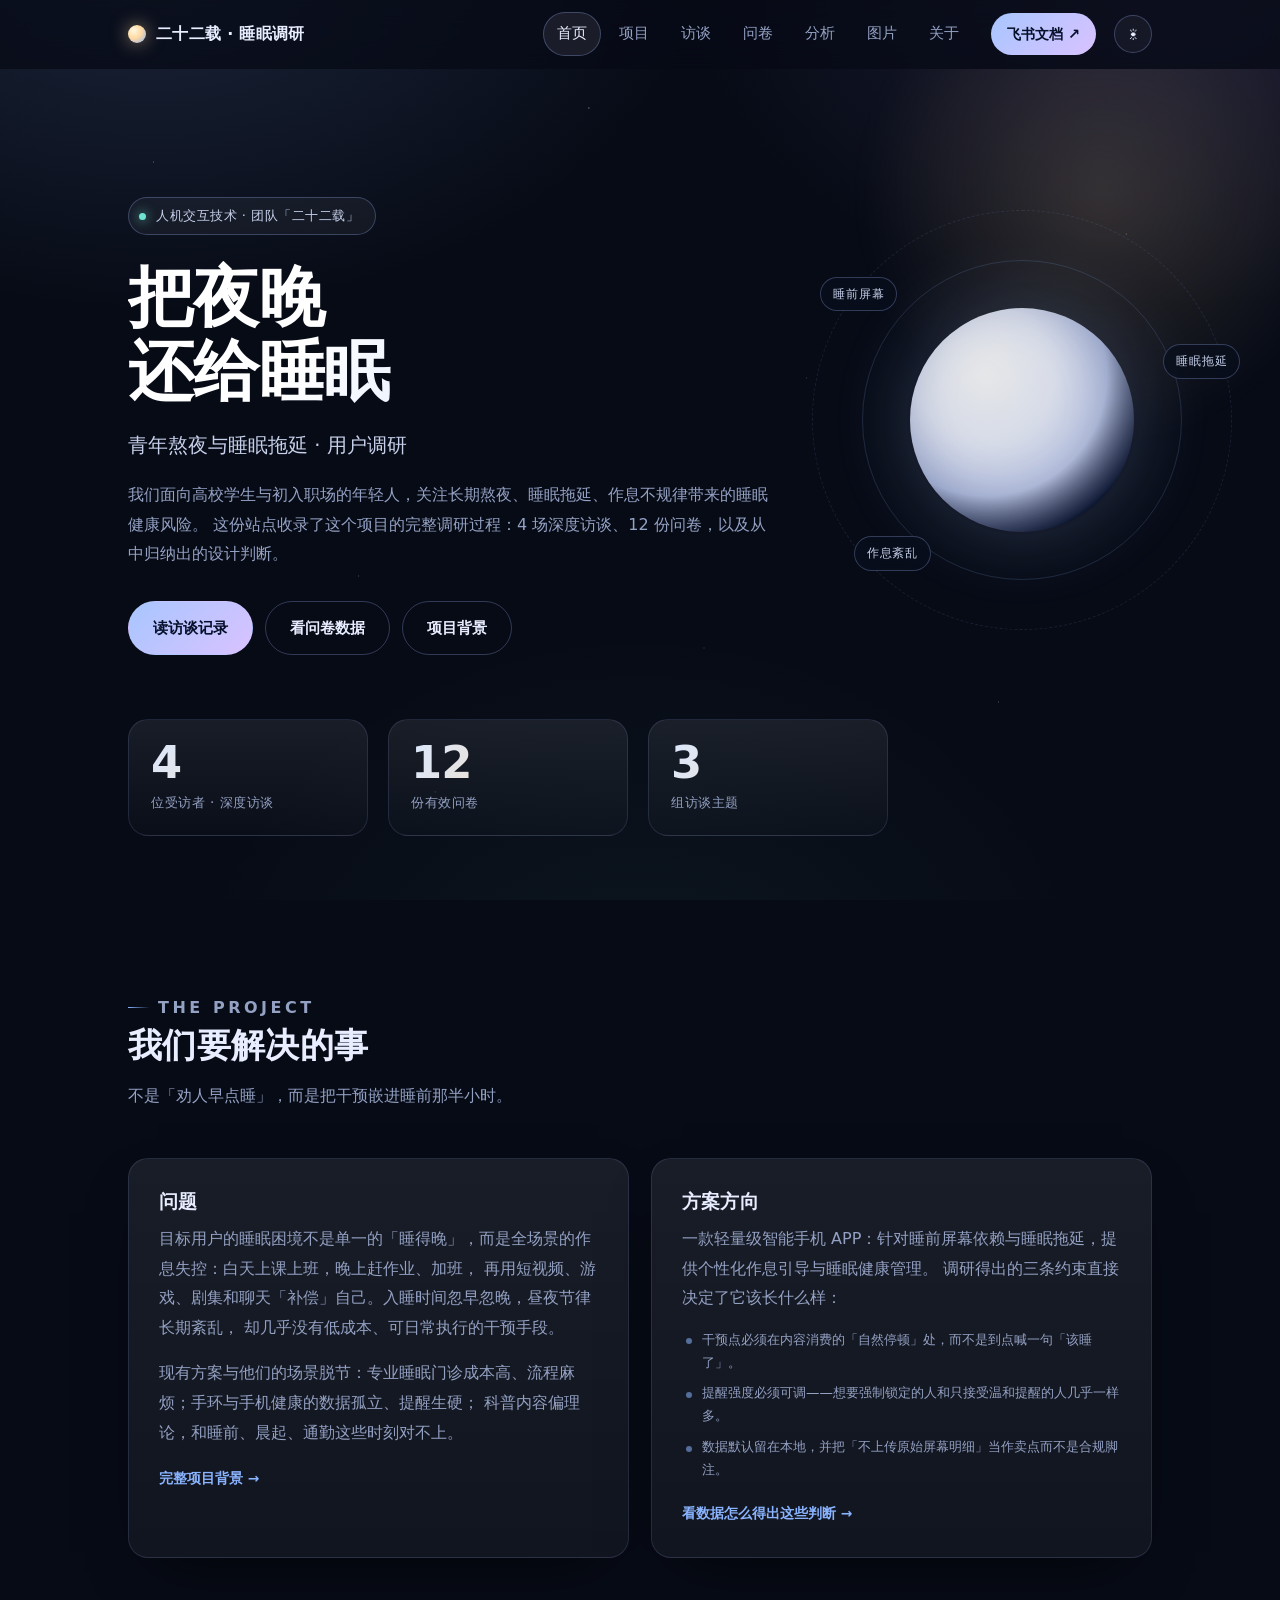
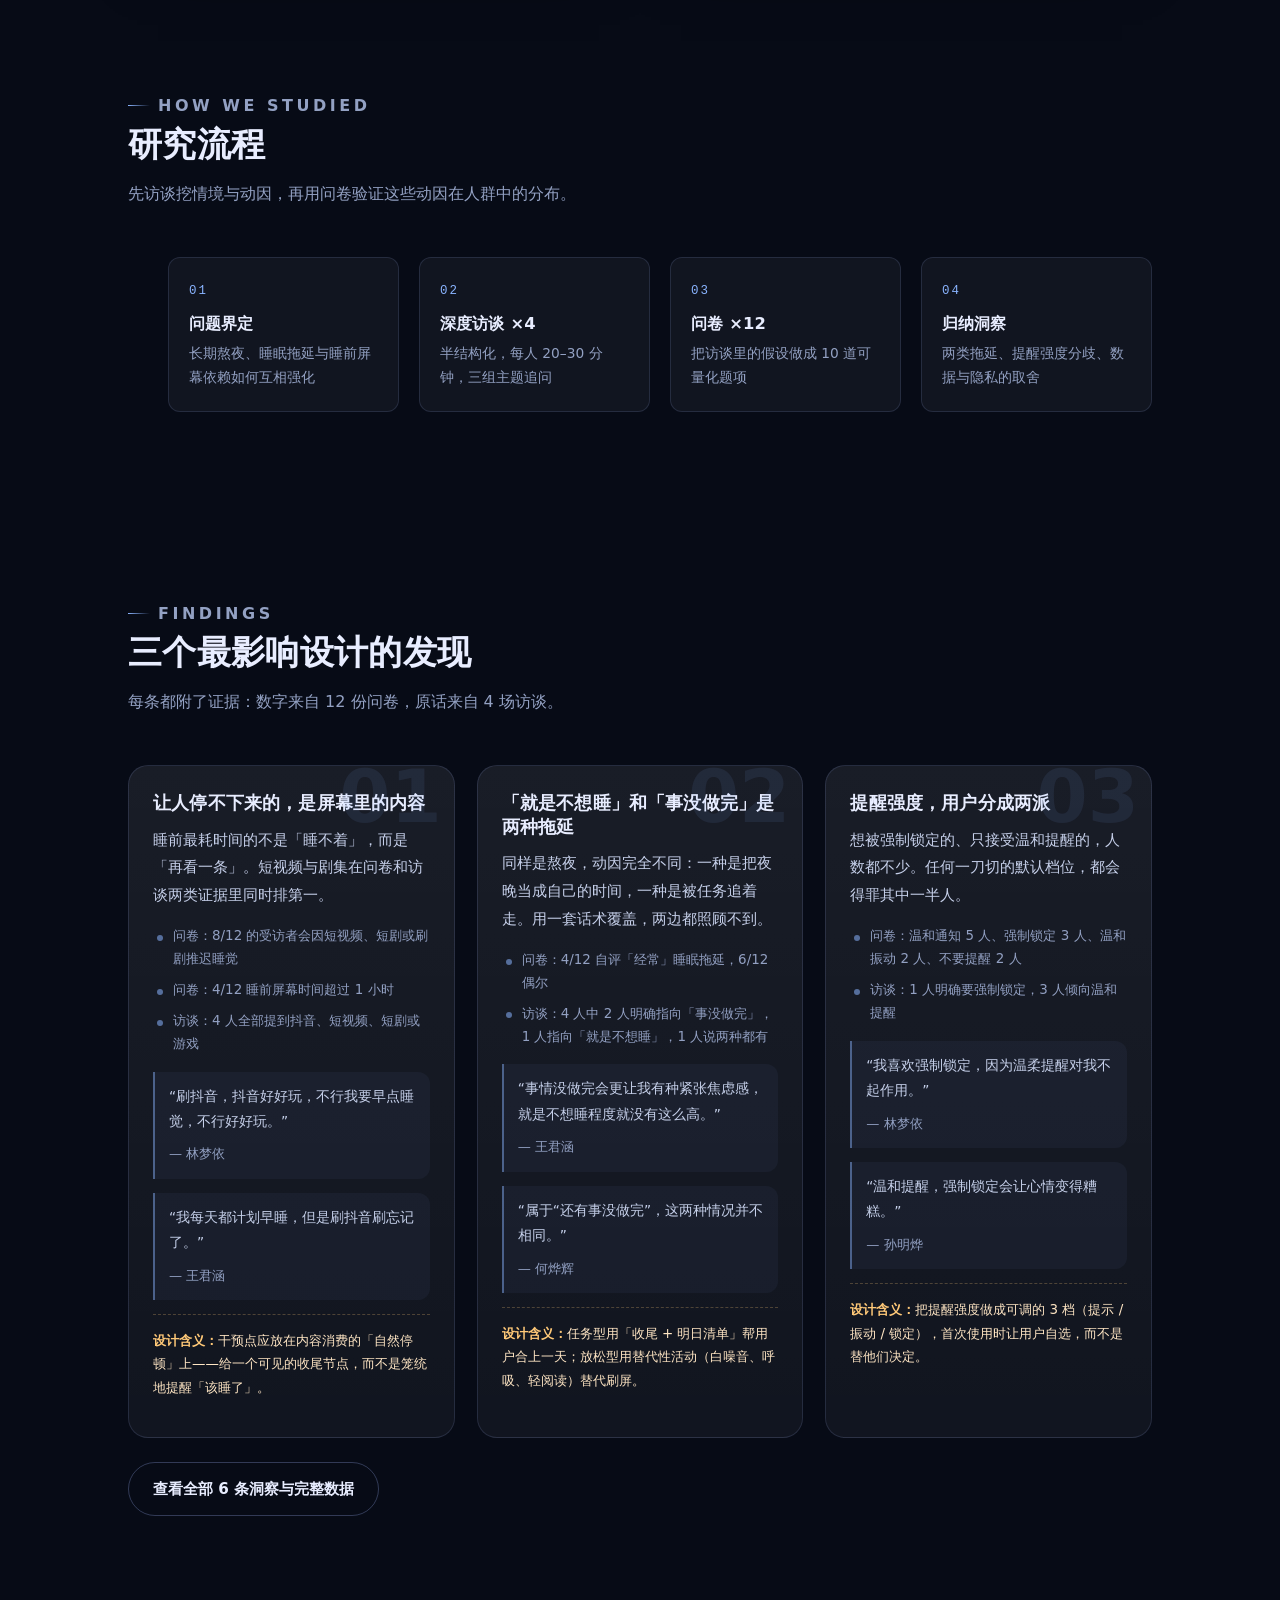
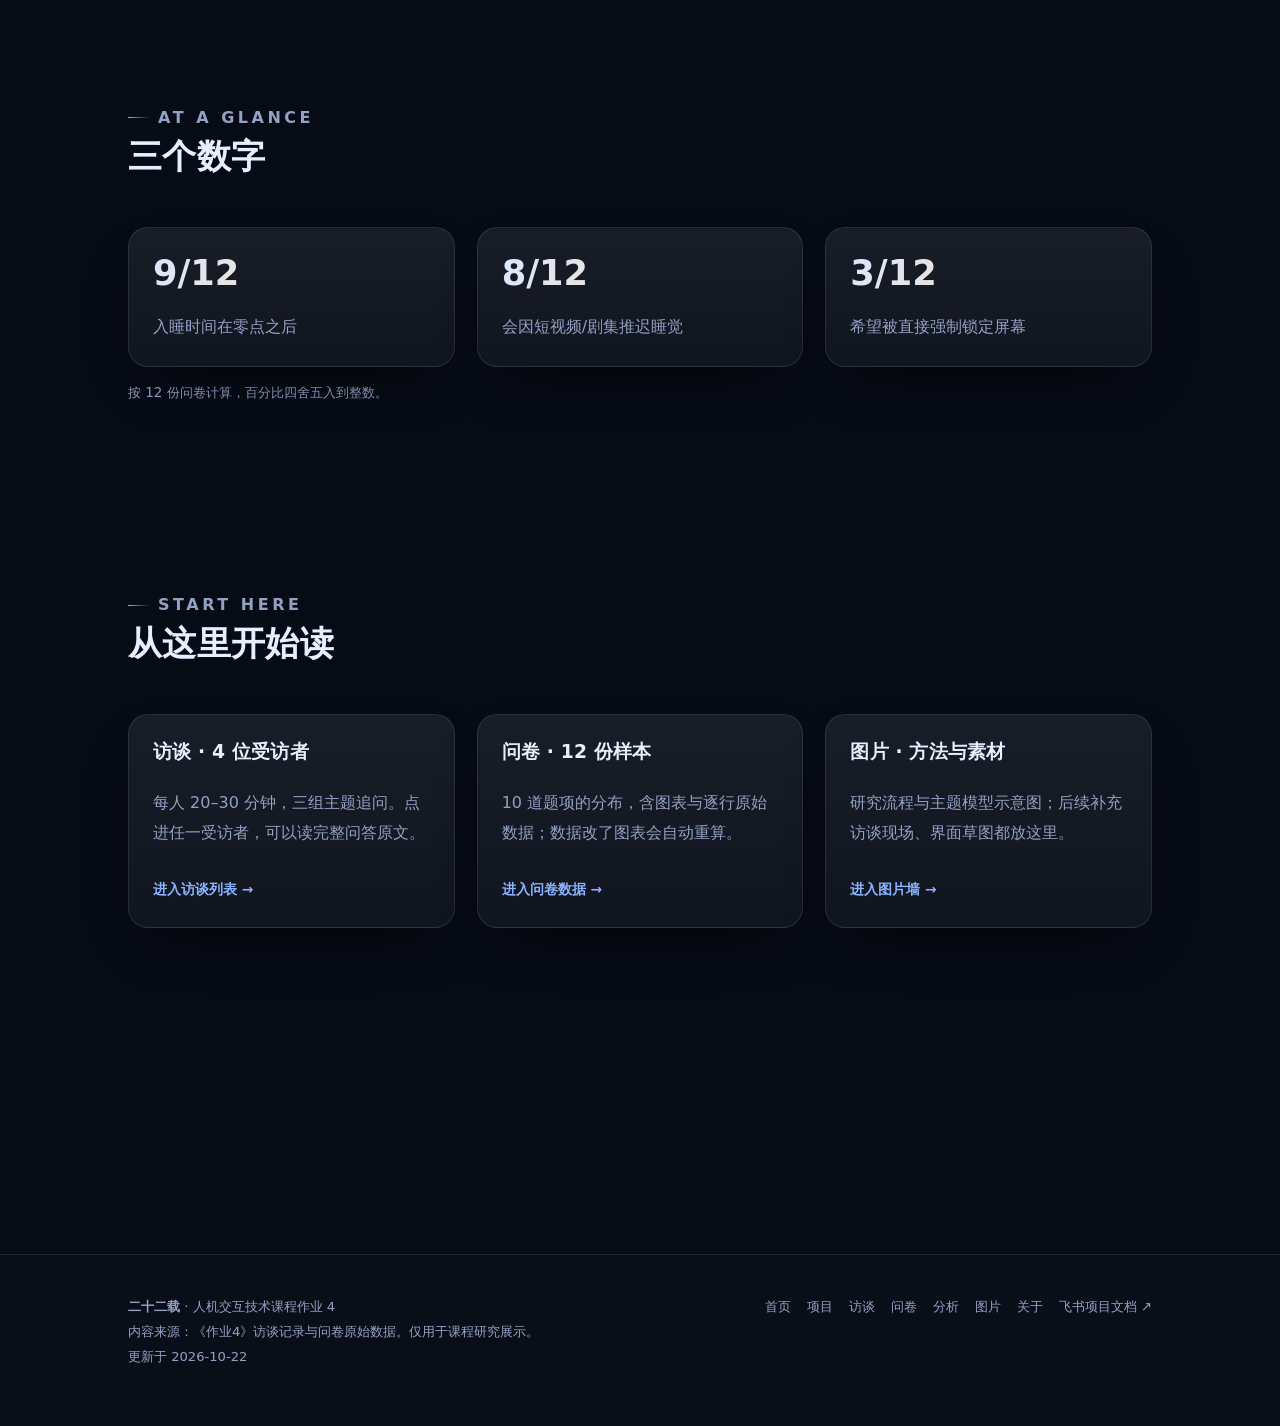
==== commit 6f930acc: "new" ====
--- a/index.html
+++ b/index.html
@@ -1,4 +1,4 @@
-<!doctype html>
+﻿<!doctype html>
 <html lang="zh-CN">
 <head>
   <meta charset="utf-8">
@@ -24,6 +24,7 @@
         <a href="project.html">项目</a>
         <a href="interviews.html">访谈</a>
         <a href="survey.html">问卷</a>
+        <a href="analysis.html">分析</a>
         <a href="gallery.html">图片</a>
         <a href="about.html">关于</a>
       </nav>
@@ -187,6 +188,7 @@
         <a href="project.html">项目</a>
         <a href="interviews.html">访谈</a>
         <a href="survey.html">问卷</a>
+        <a href="analysis.html">分析</a>
         <a href="gallery.html">图片</a>
         <a href="about.html">关于</a>
         <a href="https://jcn5ed29kssw.feishu.cn/wiki/BGQNwgcjriKNrokeprqc2rw8nEc" target="_blank" rel="noopener">飞书项目文档 ↗</a>
--- a/assets/css/style.css
+++ b/assets/css/style.css
@@ -1613,6 +1613,185 @@
   font-size: 0.8rem;
 }
 
+/* ---------- 7.5 分析页（问卷分析 / 亲和图） ---------- */
+.finding {
+  margin-bottom: 22px;
+}
+
+.finding-head {
+  display: flex;
+  align-items: baseline;
+  gap: 12px;
+  flex-wrap: wrap;
+  margin-bottom: 10px;
+}
+
+.finding-head .no {
+  font-family: var(--mono);
+  font-size: 0.78rem;
+  color: var(--accent);
+  letter-spacing: 0.12em;
+}
+
+.finding-head h3 {
+  margin: 0;
+  font-size: 1.14rem;
+}
+
+.finding .lead {
+  margin-bottom: 14px;
+}
+
+.finding .charts {
+  margin-top: 18px;
+}
+
+.finding .chart-card {
+  background: var(--surface);
+}
+
+.fact-row {
+  display: grid;
+  grid-template-columns: 1fr auto auto;
+  gap: 14px;
+  align-items: baseline;
+  padding: 10px 0;
+  border-bottom: 1px dashed var(--line);
+  font-size: 0.92rem;
+}
+
+.fact-row:last-child {
+  border-bottom: 0;
+}
+
+.fact-k {
+  color: var(--text-soft);
+}
+
+.fact-v {
+  font-variant-numeric: tabular-nums;
+}
+
+.fact-p {
+  color: var(--muted);
+  font-size: 0.82rem;
+  min-width: 3.2em;
+  text-align: right;
+}
+
+.avg-chip {
+  display: inline-flex;
+  align-items: center;
+  gap: 10px;
+  margin-top: 6px;
+  padding: 8px 16px;
+  border-radius: 999px;
+  background: rgba(138, 180, 255, 0.1);
+  border: 1px solid rgba(138, 180, 255, 0.22);
+  font-size: 0.86rem;
+  color: var(--text-soft);
+}
+
+.avg-chip b {
+  font-variant-numeric: tabular-nums;
+  font-size: 1.05rem;
+  color: var(--text);
+}
+
+.crosstab-wrap {
+  margin-top: 16px;
+}
+
+.crosstab {
+  min-width: 0;
+  width: 100%;
+  font-size: 0.9rem;
+}
+
+.crosstab th,
+.crosstab td {
+  padding: 11px 10px;
+  text-align: center;
+  white-space: nowrap;
+}
+
+.crosstab th:first-child,
+.crosstab td:first-child {
+  text-align: left;
+}
+
+.crosstab tbody td {
+  font-variant-numeric: tabular-nums;
+}
+
+.crosstab tfoot td {
+  font-weight: 600;
+  background: rgba(138, 180, 255, 0.06);
+}
+
+/* 亲和图三阶段 */
+.step-card {
+  padding: 0;
+  overflow: hidden;
+  margin-bottom: 20px;
+}
+
+.step-figure {
+  display: block;
+  width: 100%;
+  padding: 0;
+  border: 0;
+  background: #0b1122;
+  cursor: zoom-in;
+}
+
+.step-figure img {
+  display: block;
+  width: 100%;
+  height: auto;
+  max-height: 72vh;
+  object-fit: contain;
+  margin-inline: auto;
+}
+
+.step-body {
+  padding: 18px 22px 20px;
+}
+
+.step-body .finding-head {
+  margin-bottom: 8px;
+}
+
+.step-body p {
+  margin-bottom: 10px;
+}
+
+/* 6 个顶层主题卡片 */
+.theme-card .count-tag {
+  margin-left: auto;
+  font-size: 0.78rem;
+  color: var(--muted);
+  font-variant-numeric: tabular-nums;
+}
+
+.theme-card .subs {
+  display: flex;
+  flex-wrap: wrap;
+  gap: 6px;
+  margin-top: 12px;
+}
+
+.learned {
+  font-size: 1rem;
+  line-height: 1.95;
+  color: var(--text-soft);
+  margin: 0;
+}
+
+.learned-card {
+  border-left: 3px solid rgba(138, 180, 255, 0.5);
+}
+
 /* ---------- 8. 团队 / 页脚 ---------- */
 .member {
   display: flex;
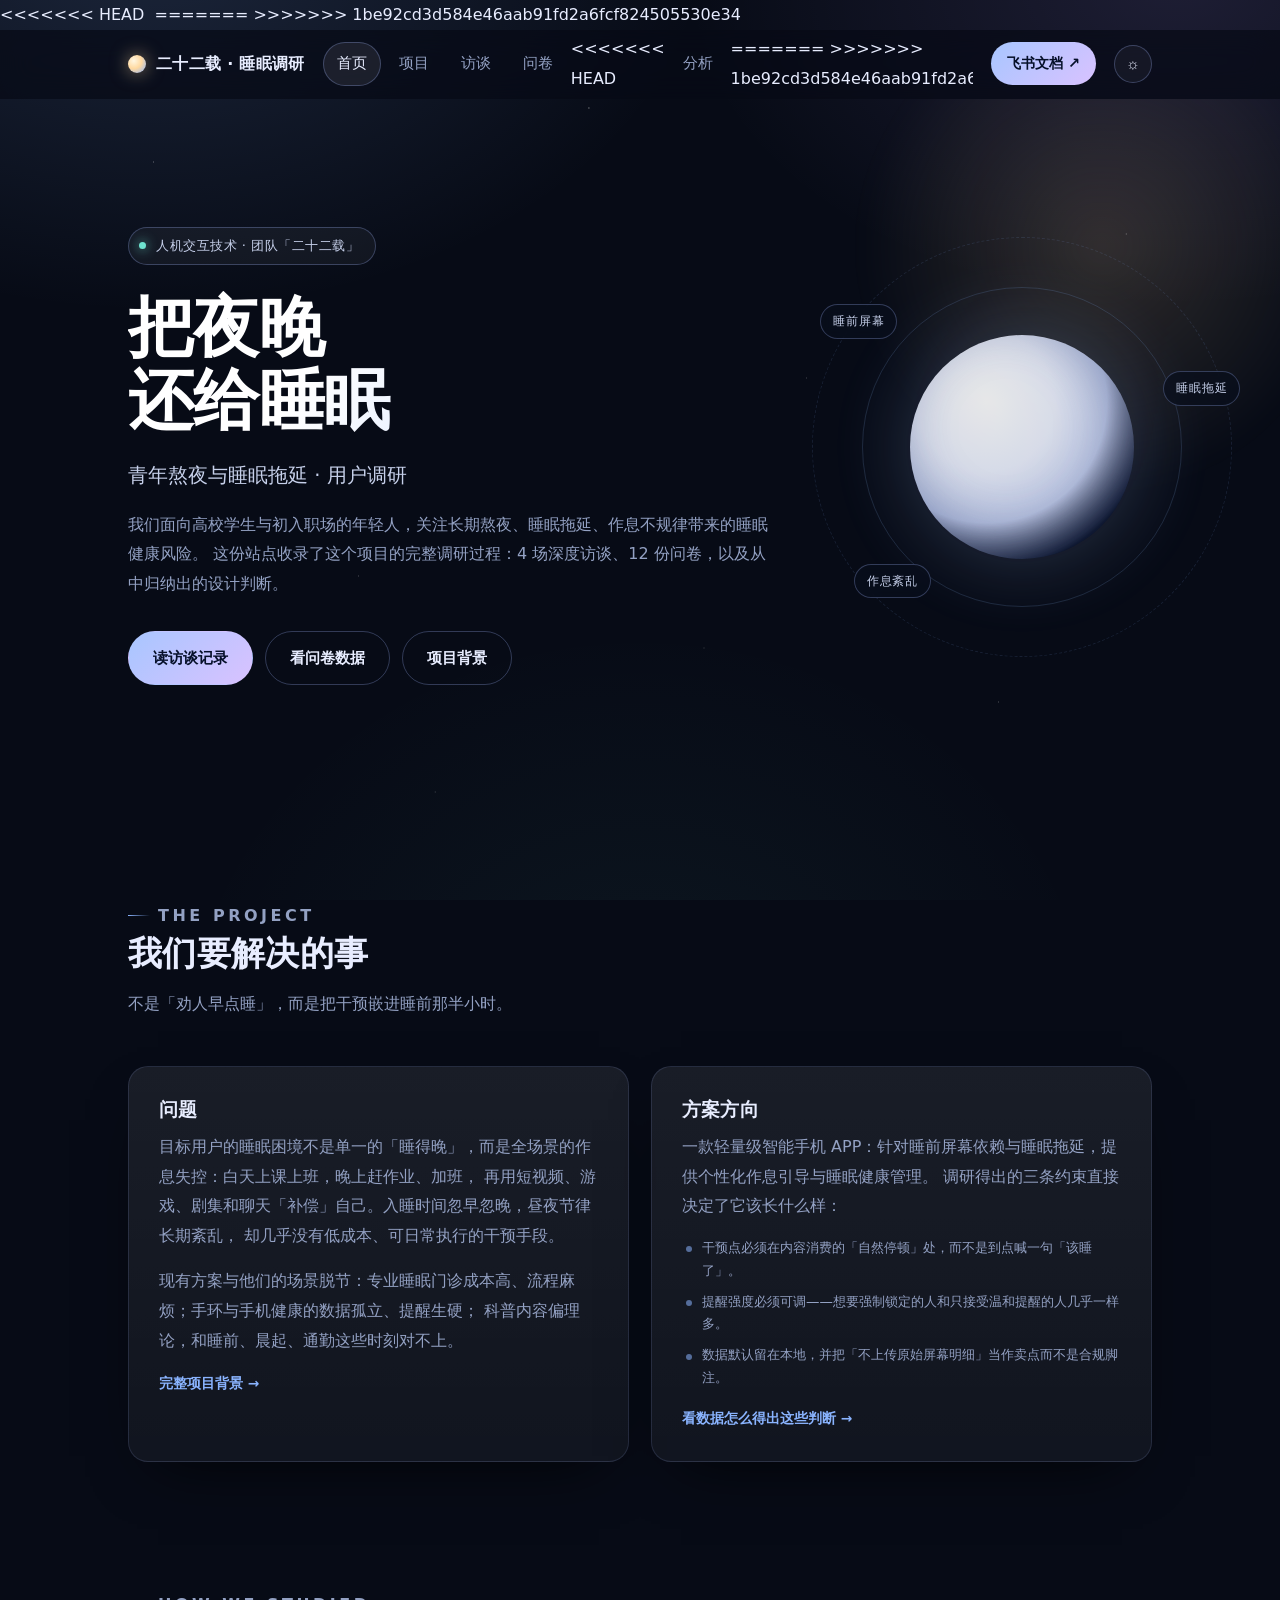
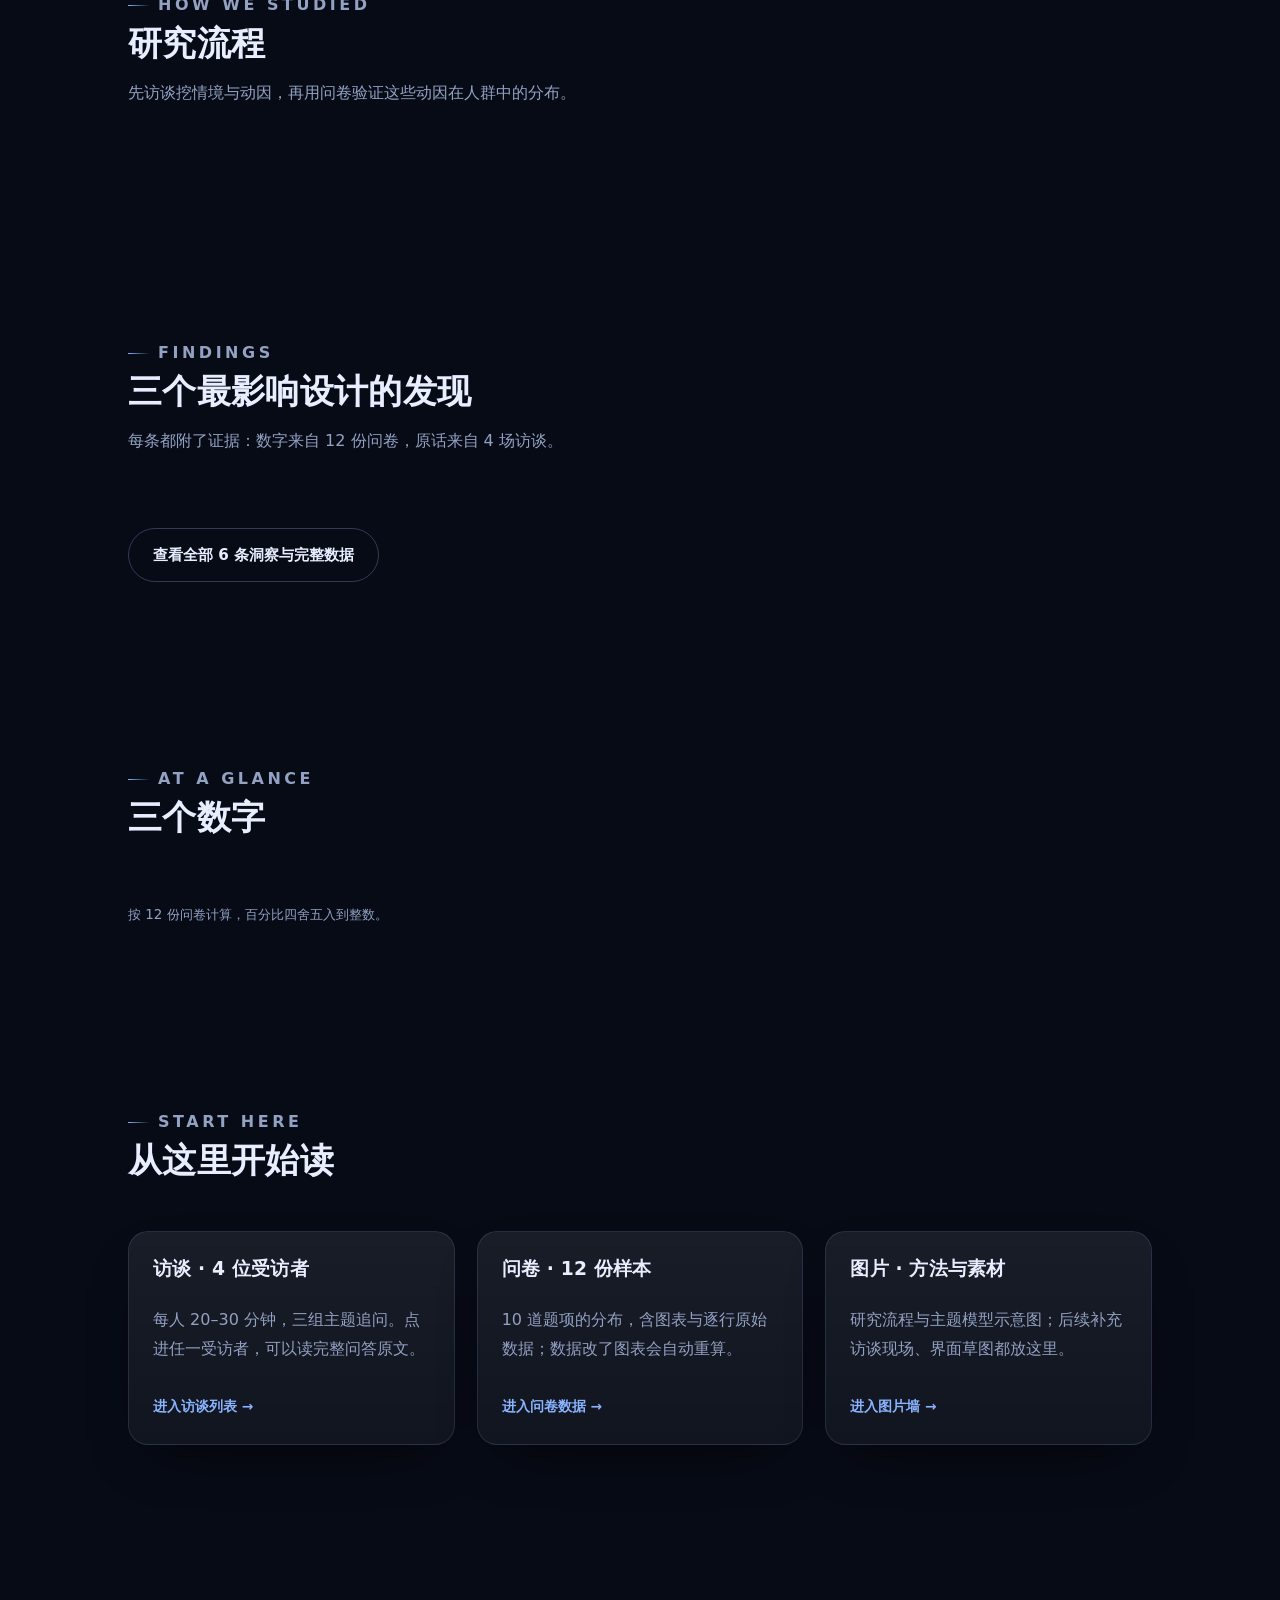
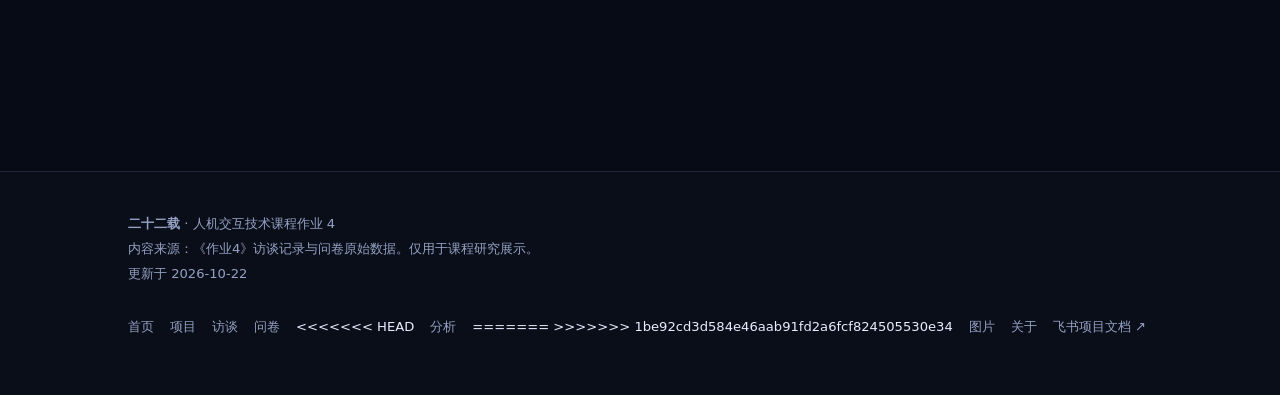
==== commit b8f9d266: "new" ====
--- a/index.html
+++ b/index.html
@@ -1,4 +1,8 @@
+<<<<<<< HEAD
 ﻿<!doctype html>
+=======
+<!doctype html>
+>>>>>>> 1be92cd3d584e46aab91fd2a6fcf824505530e34
 <html lang="zh-CN">
 <head>
   <meta charset="utf-8">
@@ -24,7 +28,10 @@
         <a href="project.html">项目</a>
         <a href="interviews.html">访谈</a>
         <a href="survey.html">问卷</a>
+<<<<<<< HEAD
         <a href="analysis.html">分析</a>
+=======
+>>>>>>> 1be92cd3d584e46aab91fd2a6fcf824505530e34
         <a href="gallery.html">图片</a>
         <a href="about.html">关于</a>
       </nav>
@@ -188,7 +195,10 @@
         <a href="project.html">项目</a>
         <a href="interviews.html">访谈</a>
         <a href="survey.html">问卷</a>
+<<<<<<< HEAD
         <a href="analysis.html">分析</a>
+=======
+>>>>>>> 1be92cd3d584e46aab91fd2a6fcf824505530e34
         <a href="gallery.html">图片</a>
         <a href="about.html">关于</a>
         <a href="https://jcn5ed29kssw.feishu.cn/wiki/BGQNwgcjriKNrokeprqc2rw8nEc" target="_blank" rel="noopener">飞书项目文档 ↗</a>
--- a/assets/css/style.css
+++ b/assets/css/style.css
@@ -1613,6 +1613,7 @@
   font-size: 0.8rem;
 }
 
+<<<<<<< HEAD
 /* ---------- 7.5 分析页（问卷分析 / 亲和图） ---------- */
 .finding {
   margin-bottom: 22px;
@@ -1792,6 +1793,8 @@
   border-left: 3px solid rgba(138, 180, 255, 0.5);
 }
 
+=======
+>>>>>>> 1be92cd3d584e46aab91fd2a6fcf824505530e34
 /* ---------- 8. 团队 / 页脚 ---------- */
 .member {
   display: flex;
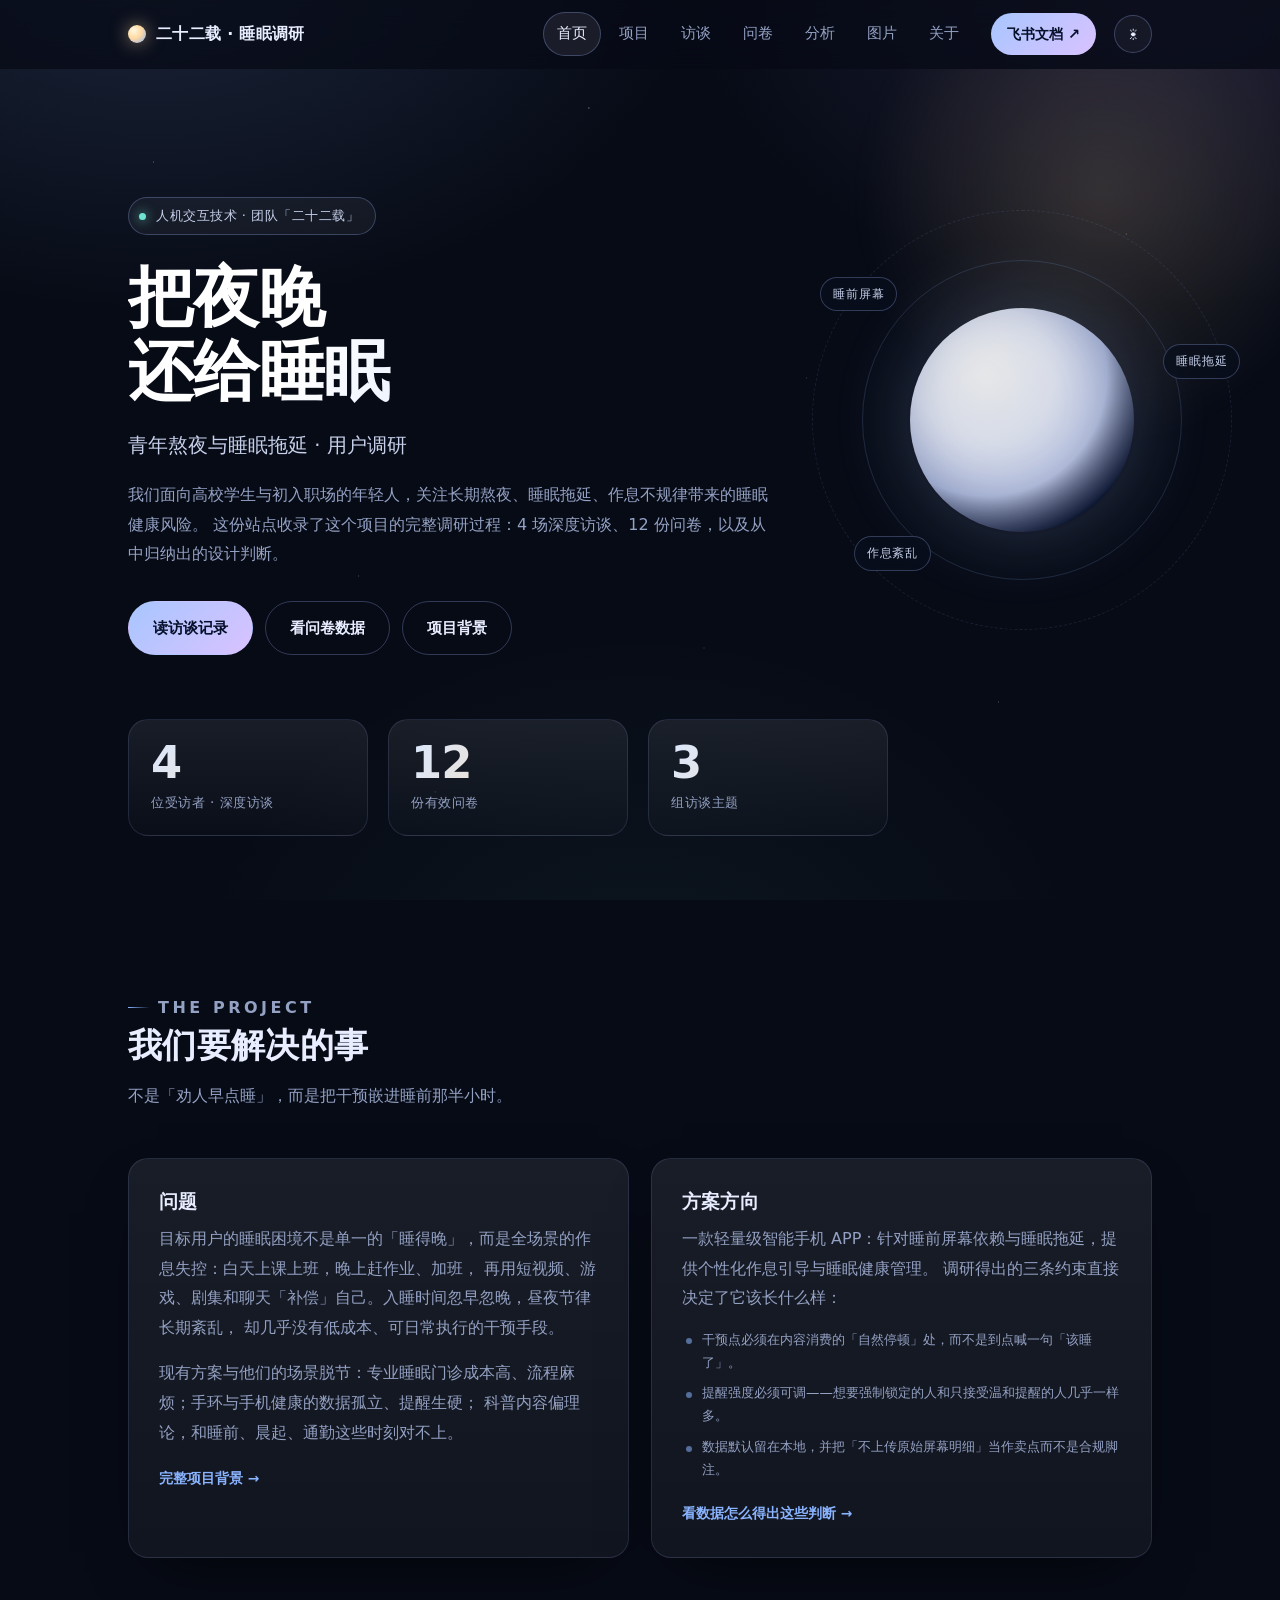
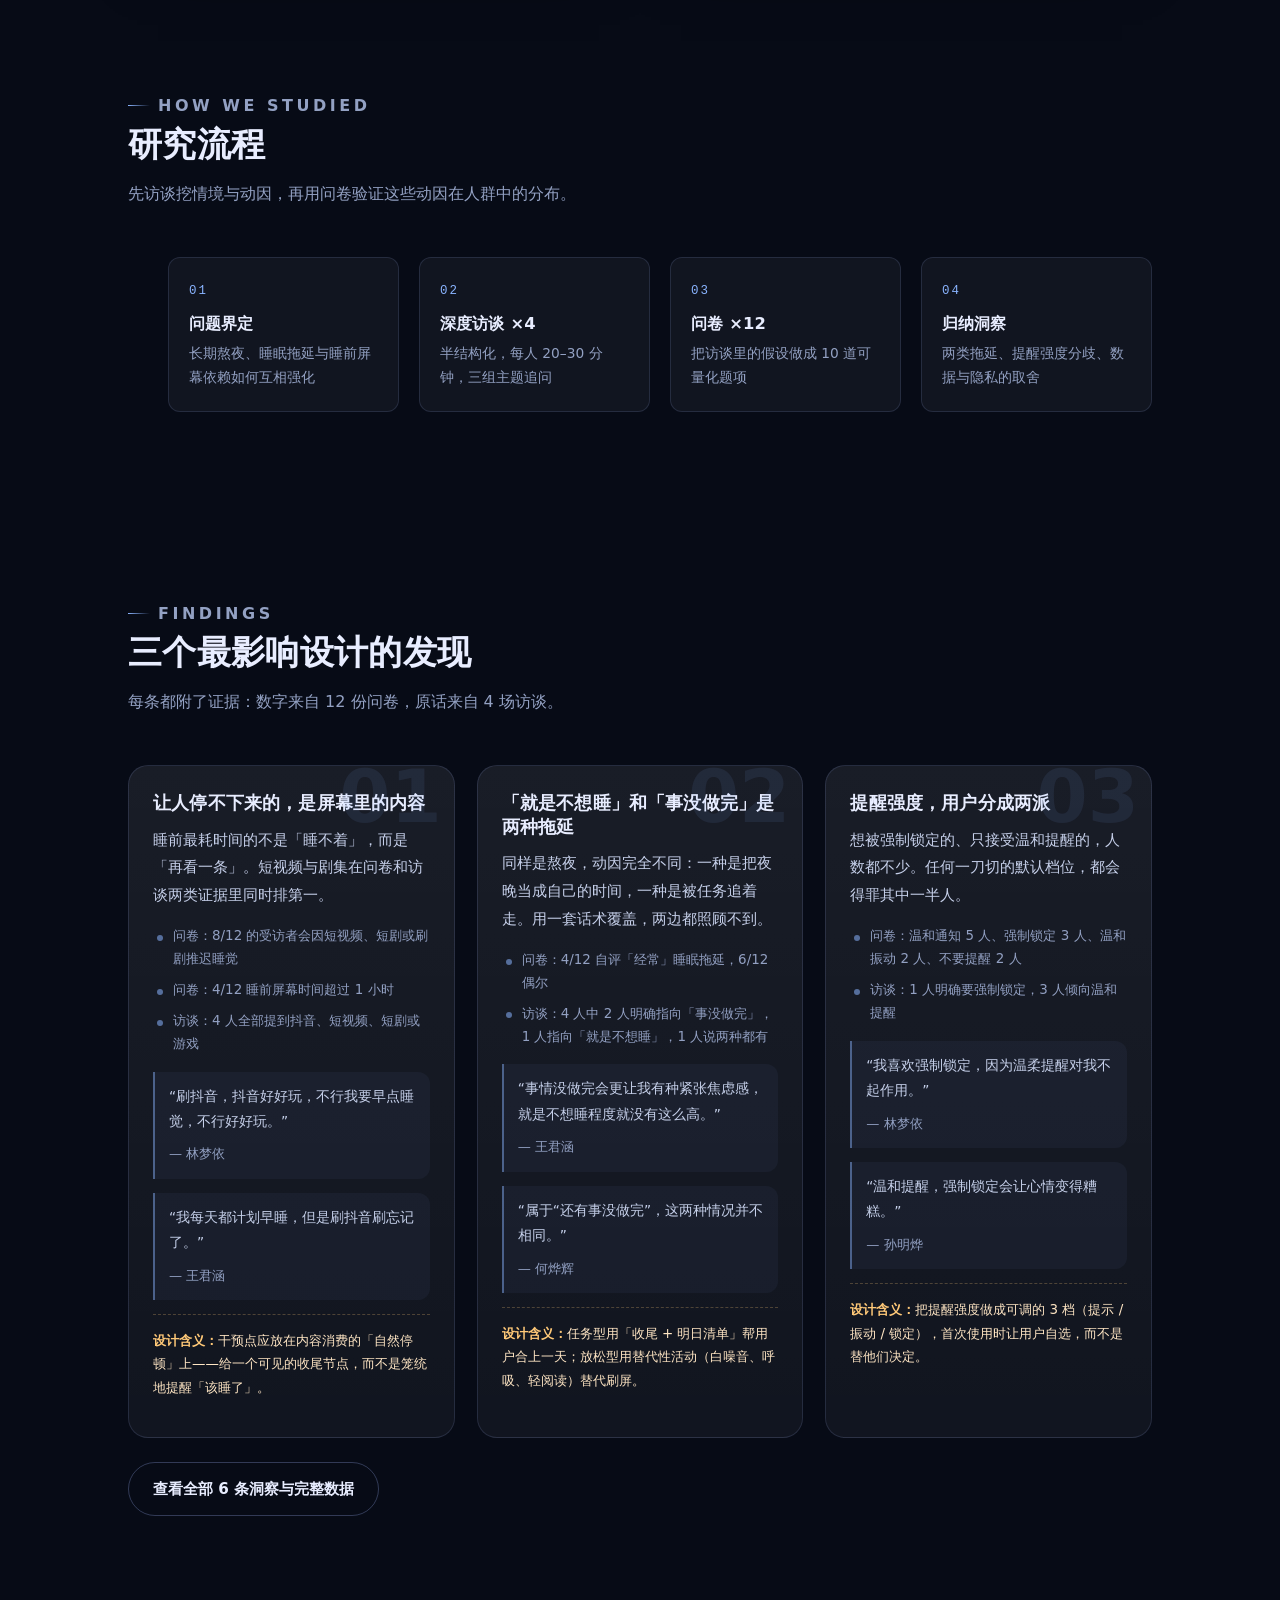
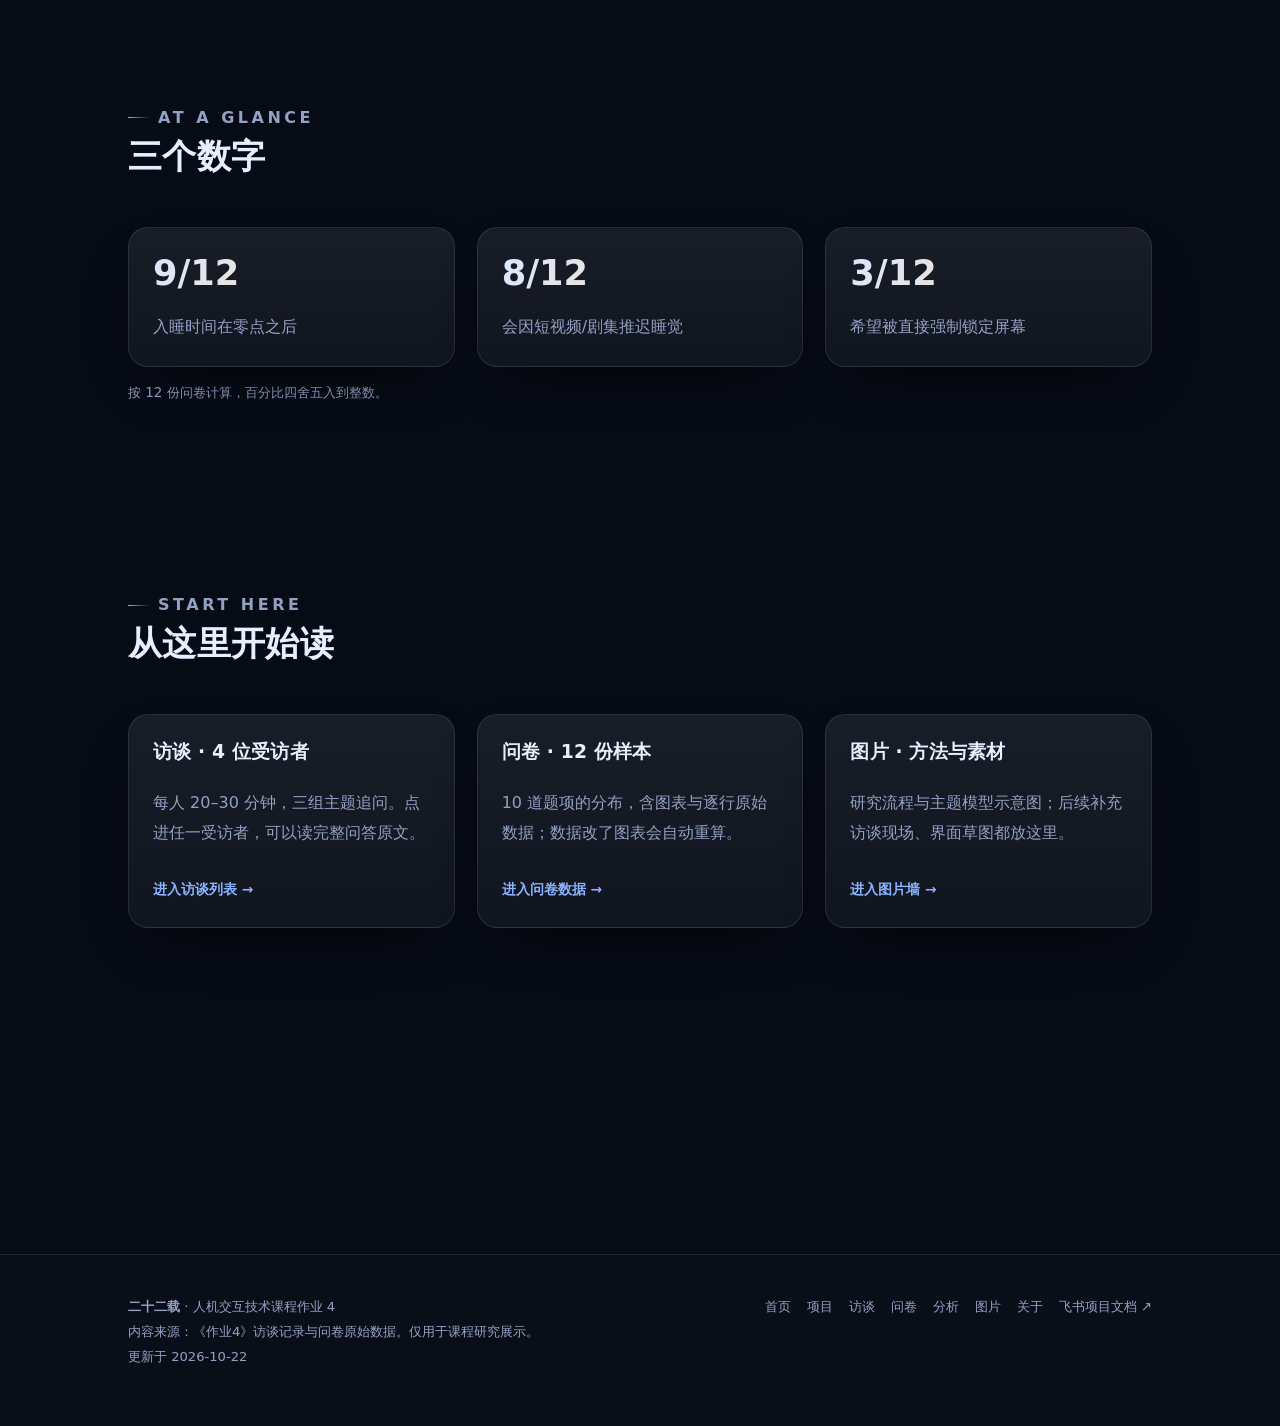
==== commit 61fdc080: "修复合并冲突标记，清理站点内容，更新作业5亲和图" ====
--- a/index.html
+++ b/index.html
@@ -1,8 +1,4 @@
-<<<<<<< HEAD
-﻿<!doctype html>
-=======
 <!doctype html>
->>>>>>> 1be92cd3d584e46aab91fd2a6fcf824505530e34
 <html lang="zh-CN">
 <head>
   <meta charset="utf-8">
@@ -28,10 +24,7 @@
         <a href="project.html">项目</a>
         <a href="interviews.html">访谈</a>
         <a href="survey.html">问卷</a>
-<<<<<<< HEAD
         <a href="analysis.html">分析</a>
-=======
->>>>>>> 1be92cd3d584e46aab91fd2a6fcf824505530e34
         <a href="gallery.html">图片</a>
         <a href="about.html">关于</a>
       </nav>
@@ -195,10 +188,7 @@
         <a href="project.html">项目</a>
         <a href="interviews.html">访谈</a>
         <a href="survey.html">问卷</a>
-<<<<<<< HEAD
         <a href="analysis.html">分析</a>
-=======
->>>>>>> 1be92cd3d584e46aab91fd2a6fcf824505530e34
         <a href="gallery.html">图片</a>
         <a href="about.html">关于</a>
         <a href="https://jcn5ed29kssw.feishu.cn/wiki/BGQNwgcjriKNrokeprqc2rw8nEc" target="_blank" rel="noopener">飞书项目文档 ↗</a>
--- a/assets/css/style.css
+++ b/assets/css/style.css
@@ -1613,7 +1613,6 @@
   font-size: 0.8rem;
 }
 
-<<<<<<< HEAD
 /* ---------- 7.5 分析页（问卷分析 / 亲和图） ---------- */
 .finding {
   margin-bottom: 22px;
@@ -1793,8 +1792,6 @@
   border-left: 3px solid rgba(138, 180, 255, 0.5);
 }
 
-=======
->>>>>>> 1be92cd3d584e46aab91fd2a6fcf824505530e34
 /* ---------- 8. 团队 / 页脚 ---------- */
 .member {
   display: flex;
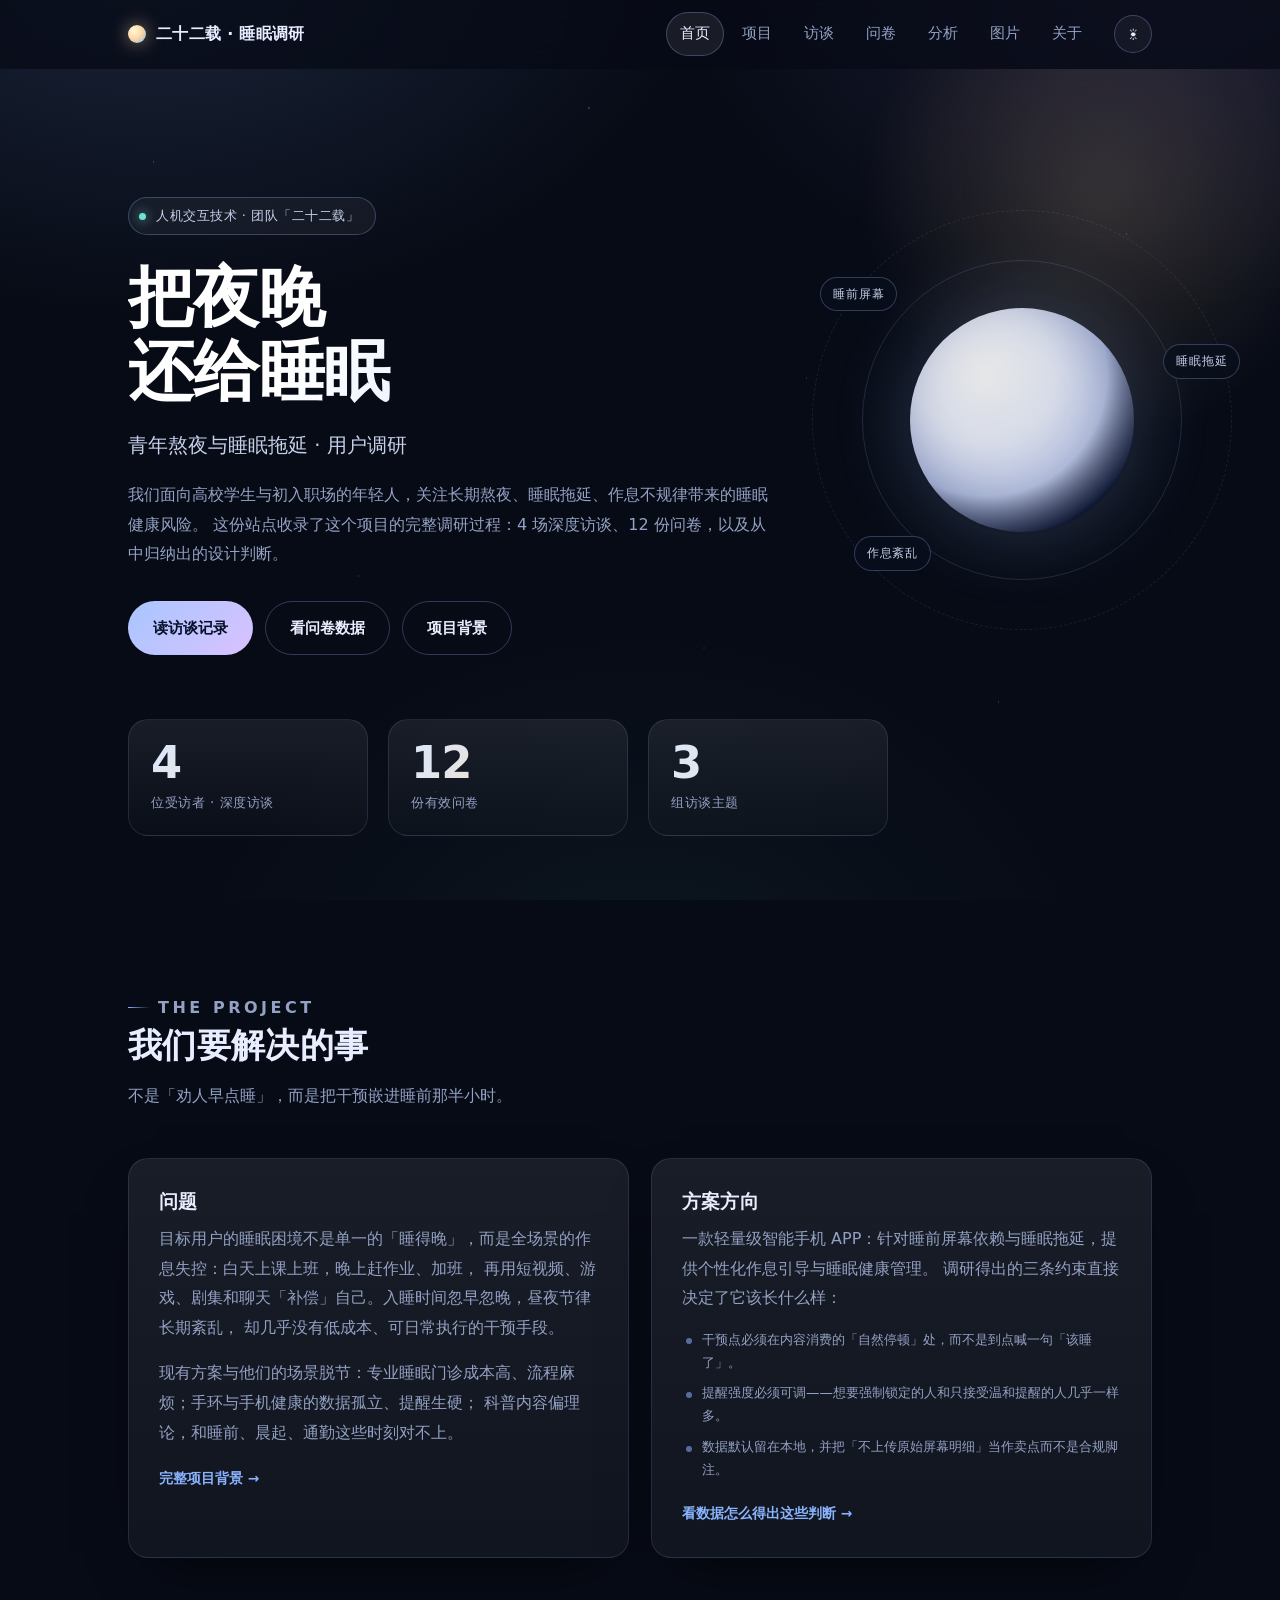
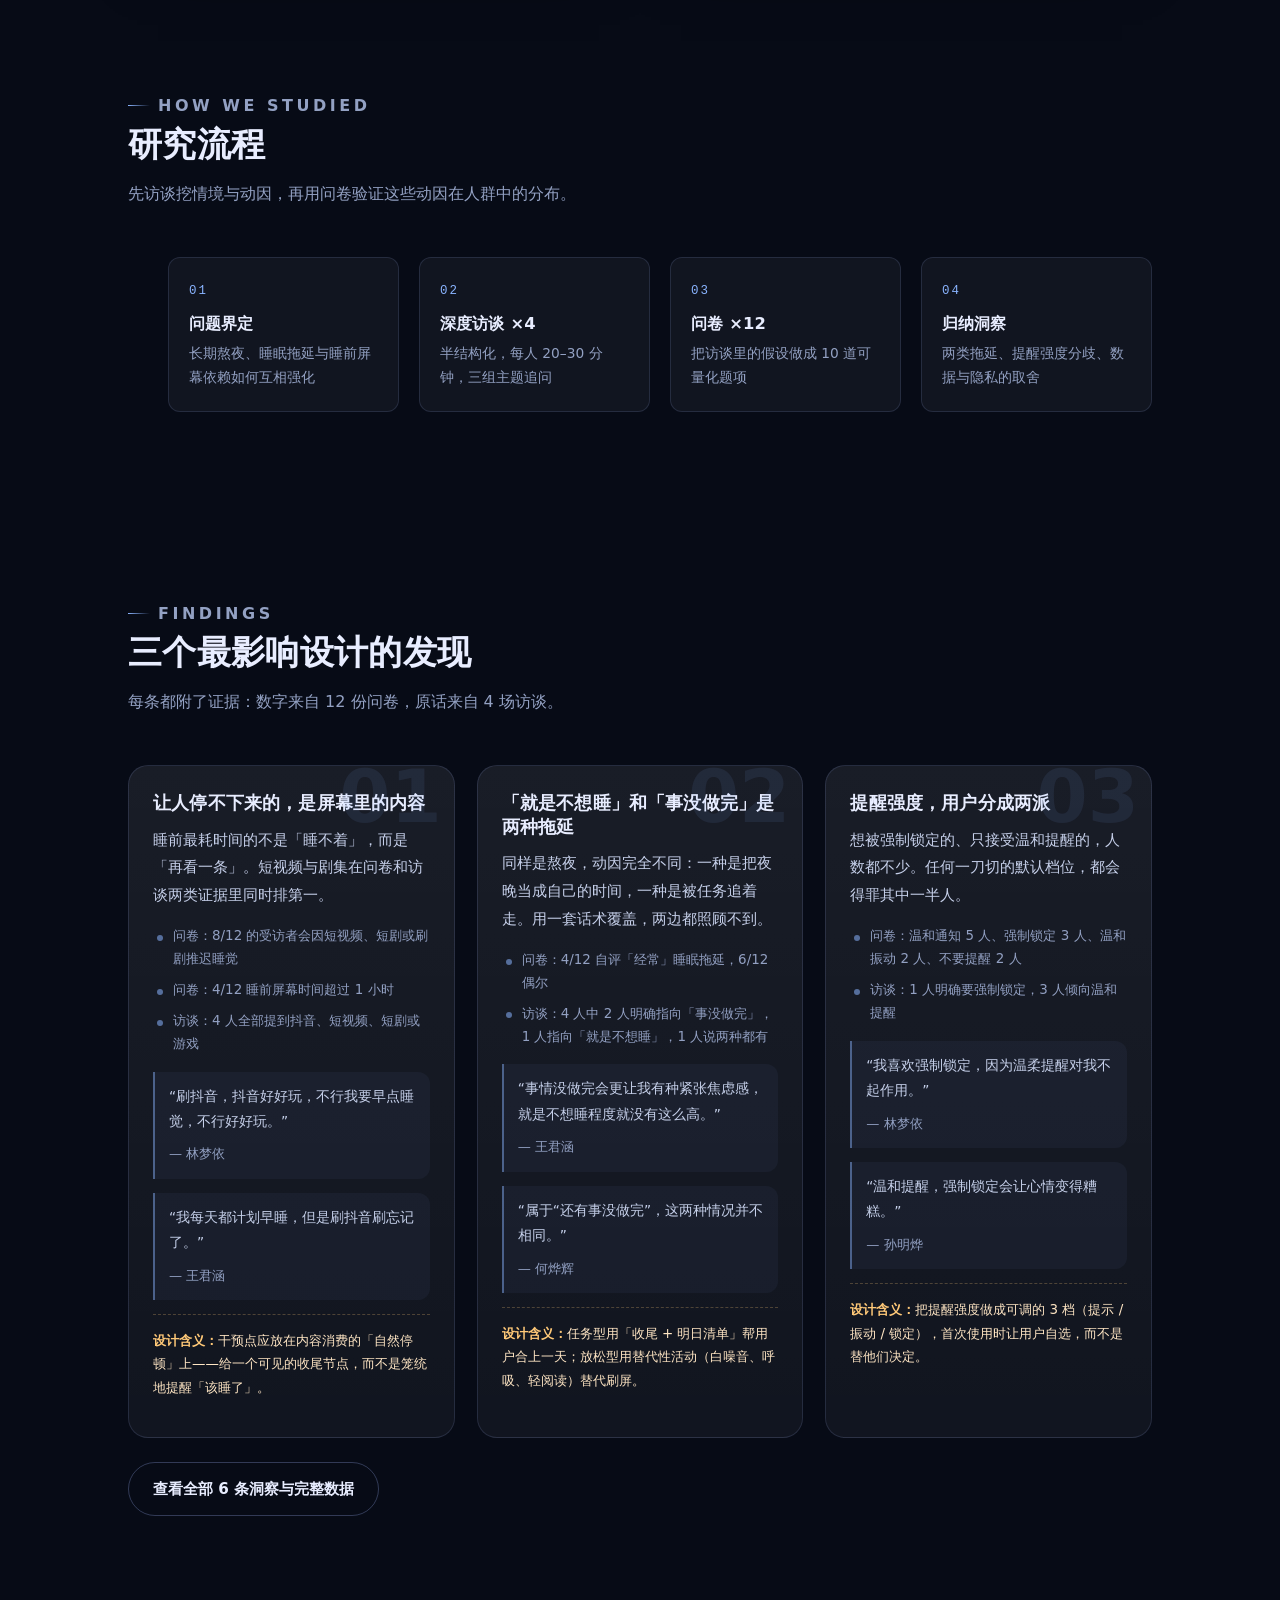
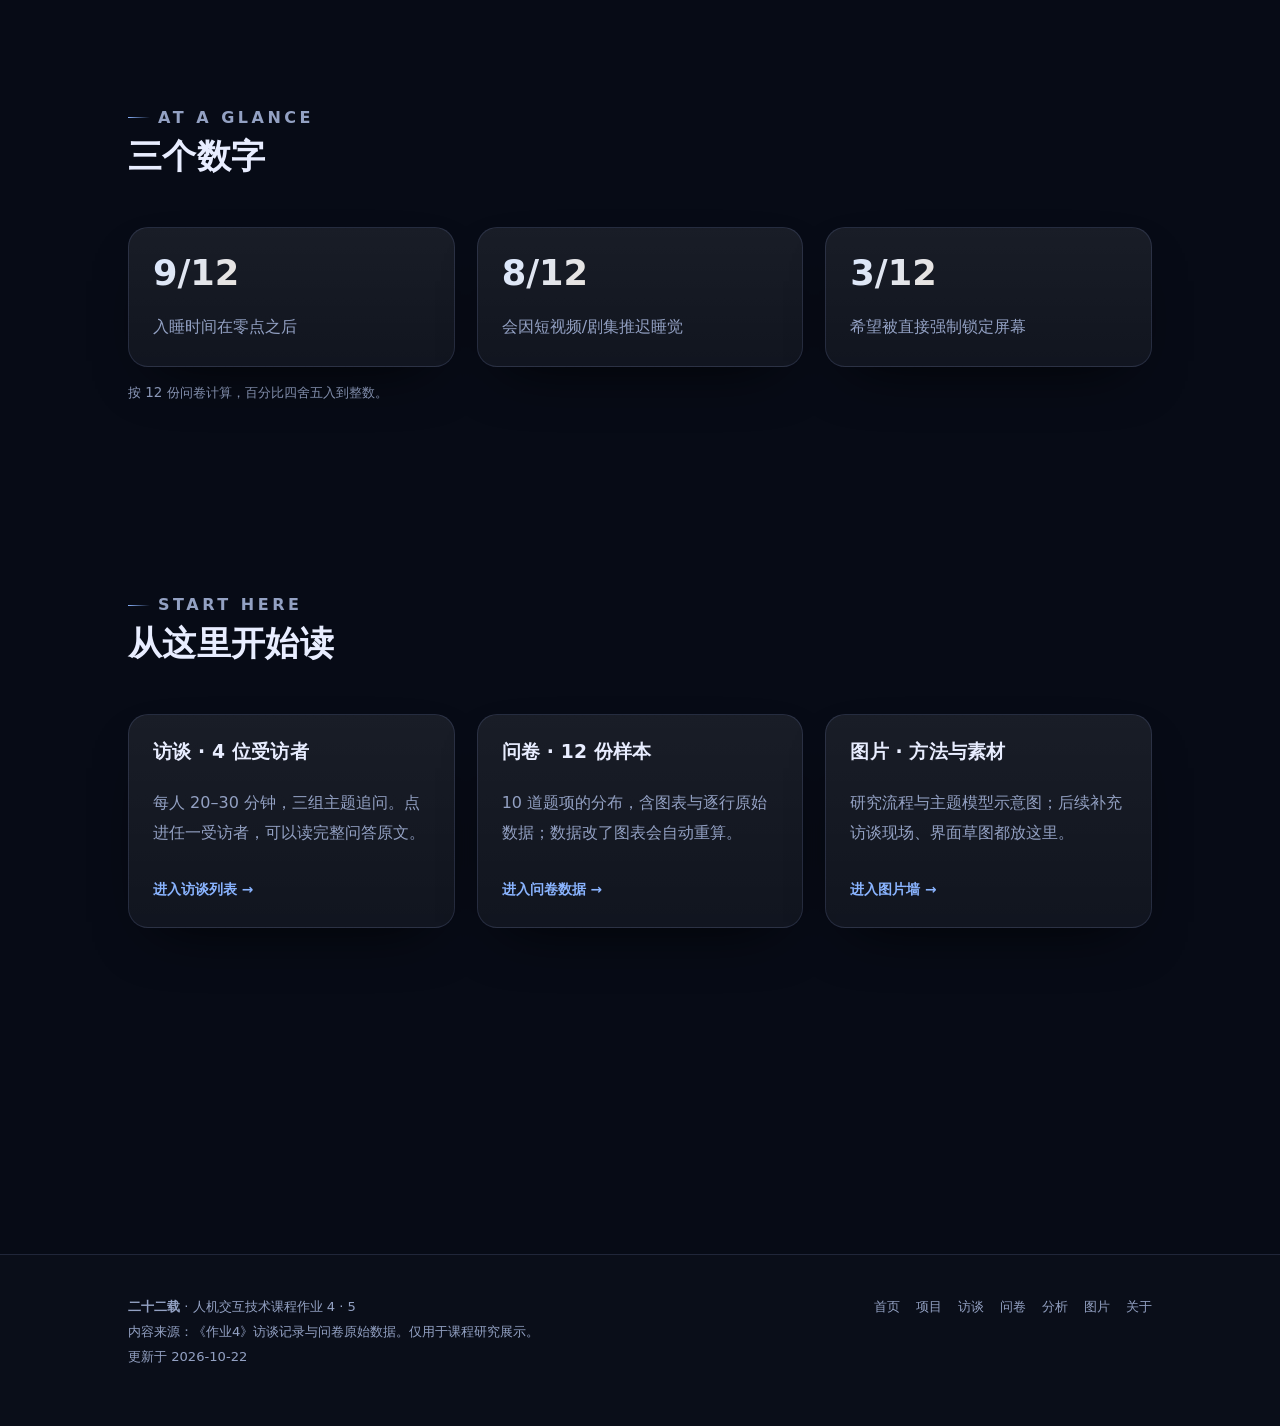
==== commit d069aeb1: "去掉飞书链接；补全问卷页导航的分析入口；亲和图加入图片墙" ====
--- a/index.html
+++ b/index.html
@@ -1,4 +1,4 @@
-<!doctype html>
+﻿<!doctype html>
 <html lang="zh-CN">
 <head>
   <meta charset="utf-8">
@@ -28,7 +28,6 @@
         <a href="gallery.html">图片</a>
         <a href="about.html">关于</a>
       </nav>
-      <a class="nav-cta" href="https://jcn5ed29kssw.feishu.cn/wiki/BGQNwgcjriKNrokeprqc2rw8nEc" target="_blank" rel="noopener">飞书文档 ↗</a>
       <button class="theme-toggle" type="button" data-theme-toggle aria-label="切换到日间主题" title="切换到日间主题" aria-pressed="false">&#9788;</button>
     </div>
   </header>
@@ -179,7 +178,7 @@
   <footer class="site-footer">
     <div class="container footer-inner">
       <div>
-        <p><strong>二十二载</strong> · 人机交互技术课程作业 4</p>
+        <p><strong>二十二载</strong> · 人机交互技术课程作业 4 · 5</p>
         <p>内容来源：《作业4》访谈记录与问卷原始数据。仅用于课程研究展示。</p>
         <p>更新于 2026-10-22</p>
       </div>
@@ -191,7 +190,6 @@
         <a href="analysis.html">分析</a>
         <a href="gallery.html">图片</a>
         <a href="about.html">关于</a>
-        <a href="https://jcn5ed29kssw.feishu.cn/wiki/BGQNwgcjriKNrokeprqc2rw8nEc" target="_blank" rel="noopener">飞书项目文档 ↗</a>
       </nav>
     </div>
   </footer>
--- a/assets/css/style.css
+++ b/assets/css/style.css
@@ -1522,15 +1522,15 @@
   background: #0b1122;
 }
 
-/* 示意图（SVG）用 contain，避免把标题和箭头裁掉 */
+/* 示意图 / 亲和图用 contain，避免把标题和便利贴裁掉 */
 .gallery-item--art {
   background: #0b1122;
 }
 
 .gallery-item--art img {
-  aspect-ratio: 16 / 9;
+  aspect-ratio: 16 / 10;
   object-fit: contain;
-  padding: 10px;
+  padding: 8px;
   background: #0b1122;
 }
 
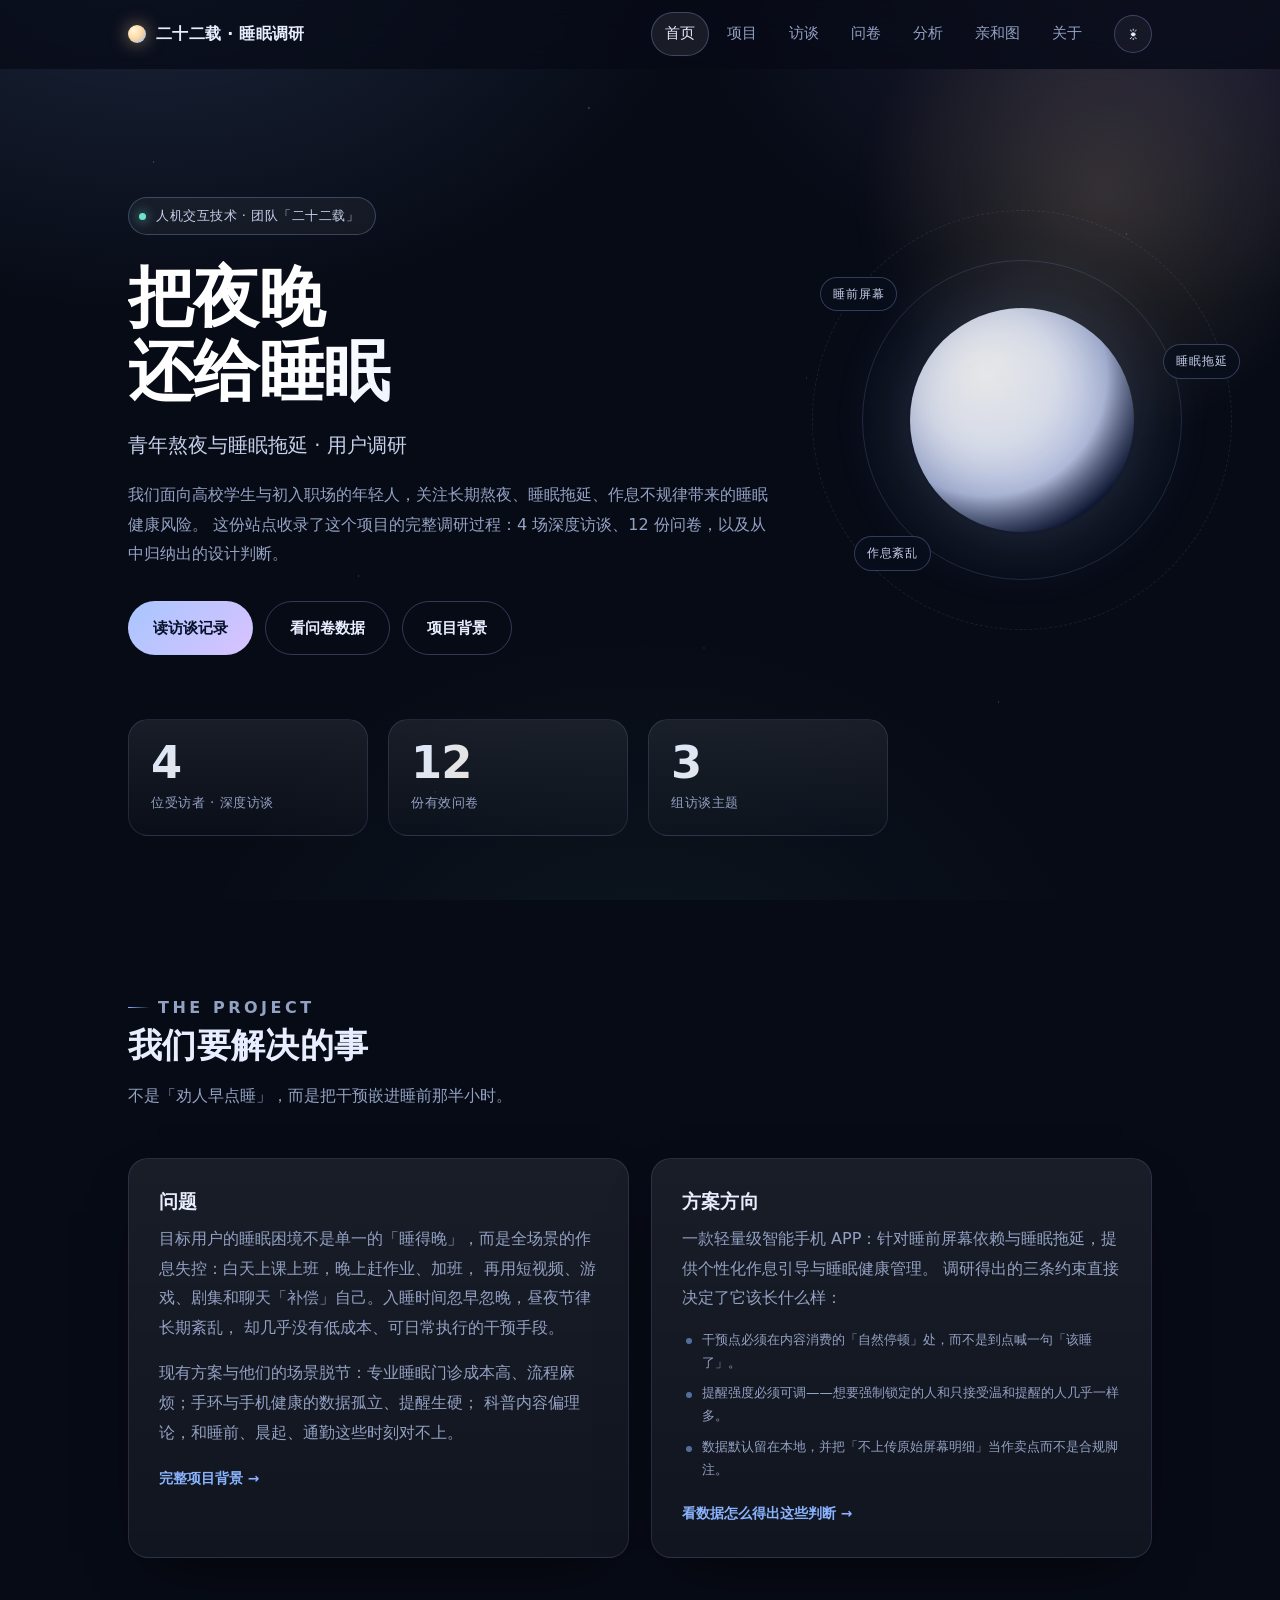
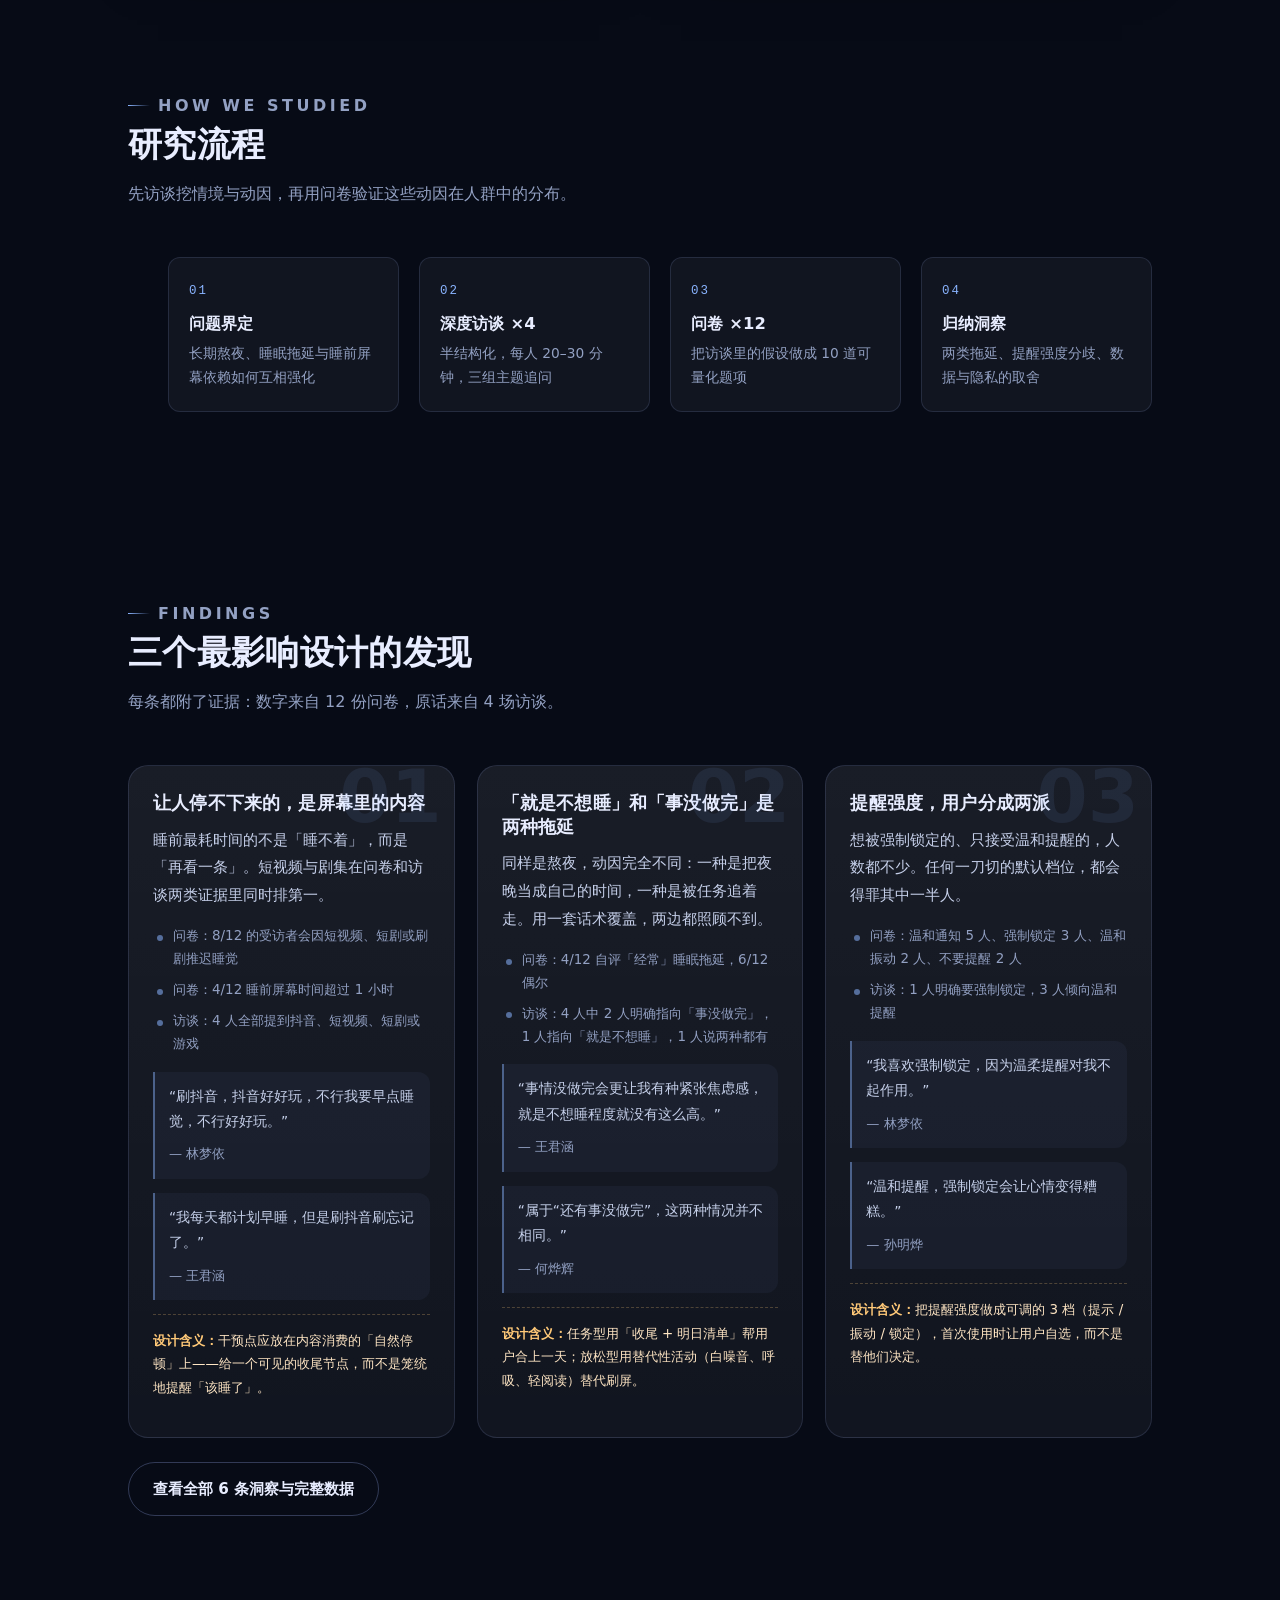
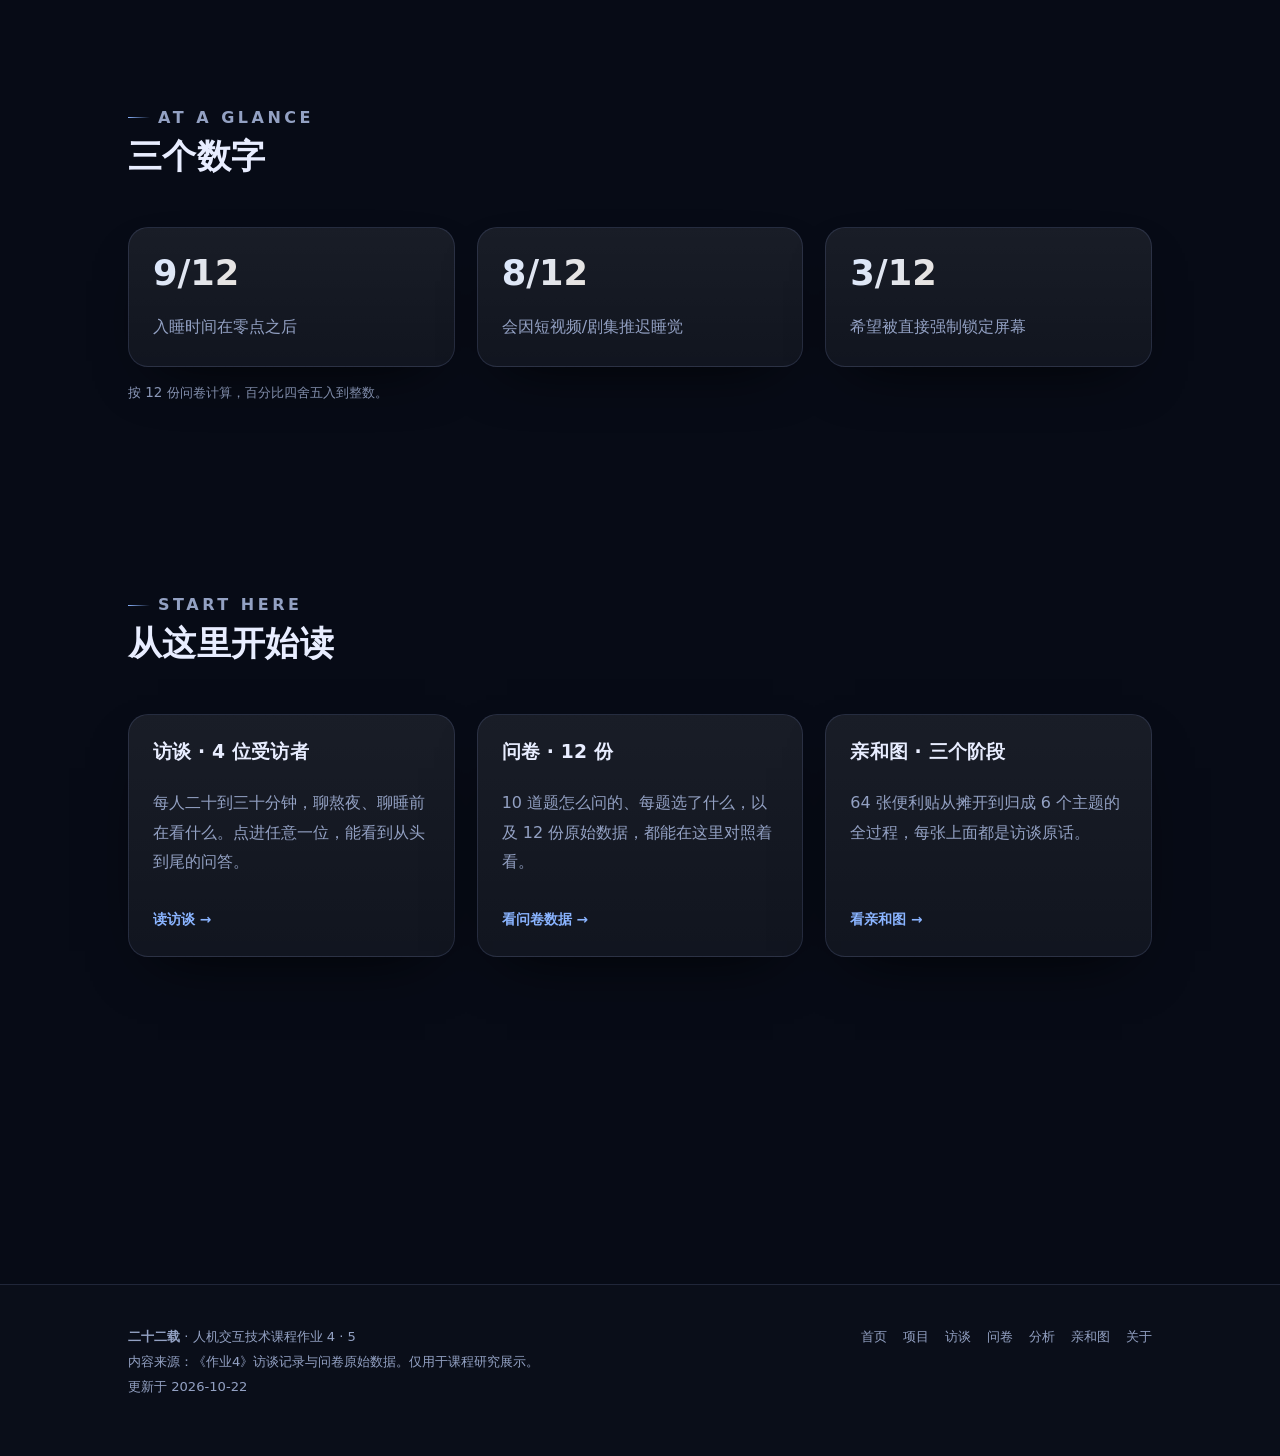
==== commit dd372146: "图片页换成亲和图模块；重写页面文案；修浅色主题回到顶部与图片说明" ====
--- a/index.html
+++ b/index.html
@@ -1,4 +1,4 @@
-﻿<!doctype html>
+<!doctype html>
 <html lang="zh-CN">
 <head>
   <meta charset="utf-8">
@@ -25,7 +25,7 @@
         <a href="interviews.html">访谈</a>
         <a href="survey.html">问卷</a>
         <a href="analysis.html">分析</a>
-        <a href="gallery.html">图片</a>
+        <a href="affinity.html">亲和图</a>
         <a href="about.html">关于</a>
       </nav>
       <button class="theme-toggle" type="button" data-theme-toggle aria-label="切换到日间主题" title="切换到日间主题" aria-pressed="false">&#9788;</button>
@@ -149,18 +149,18 @@
         <div class="grid grid--3">
           <a class="card iv-card" href="interviews.html">
             <h3>访谈 · 4 位受访者</h3>
-            <p class="muted">每人 20–30 分钟，三组主题追问。点进任一受访者，可以读完整问答原文。</p>
-            <span class="iv-more">进入访谈列表 →</span>
+            <p class="muted">每人二十到三十分钟，聊熬夜、聊睡前在看什么。点进任意一位，能看到从头到尾的问答。</p>
+            <span class="iv-more">读访谈 →</span>
           </a>
           <a class="card iv-card" href="survey.html">
-            <h3>问卷 · 12 份样本</h3>
-            <p class="muted">10 道题项的分布，含图表与逐行原始数据；数据改了图表会自动重算。</p>
-            <span class="iv-more">进入问卷数据 →</span>
+            <h3>问卷 · 12 份</h3>
+            <p class="muted">10 道题怎么问的、每题选了什么，以及 12 份原始数据，都能在这里对照着看。</p>
+            <span class="iv-more">看问卷数据 →</span>
           </a>
-          <a class="card iv-card" href="gallery.html">
-            <h3>图片 · 方法与素材</h3>
-            <p class="muted">研究流程与主题模型示意图；后续补充访谈现场、界面草图都放这里。</p>
-            <span class="iv-more">进入图片墙 →</span>
+          <a class="card iv-card" href="affinity.html">
+            <h3>亲和图 · 三个阶段</h3>
+            <p class="muted">64 张便利贴从摊开到归成 6 个主题的全过程，每张上面都是访谈原话。</p>
+            <span class="iv-more">看亲和图 →</span>
           </a>
         </div>
       </div>
@@ -188,7 +188,7 @@
         <a href="interviews.html">访谈</a>
         <a href="survey.html">问卷</a>
         <a href="analysis.html">分析</a>
-        <a href="gallery.html">图片</a>
+        <a href="affinity.html">亲和图</a>
         <a href="about.html">关于</a>
       </nav>
     </div>
--- a/assets/css/style.css
+++ b/assets/css/style.css
@@ -1524,13 +1524,14 @@
 
 /* 示意图 / 亲和图用 contain，避免把标题和便利贴裁掉 */
 .gallery-item--art {
-  background: #0b1122;
+  background: var(--surface);
 }
 
 .gallery-item--art img {
   aspect-ratio: 16 / 10;
   object-fit: contain;
   padding: 8px;
+  /* 只有图片区是深色底，卡片和说明文字跟着主题走 */
   background: #0b1122;
 }
 
@@ -1871,6 +1872,9 @@
   background: rgba(10, 16, 32, 0.85);
   backdrop-filter: blur(8px);
   color: var(--text);
+  font-size: 17px;
+  font-weight: 700;
+  line-height: 1;
   display: grid;
   place-items: center;
   cursor: pointer;
@@ -2129,9 +2133,12 @@
   background: #eef2fb;
 }
 
-/* 示意图是按深色底画的，浅色主题下仍给它深色底托 */
-:root[data-theme="light"] .gallery-item--art {
-  background: #0b1122;
+/* 回到顶部：浅色主题下换成白底深字，避免黑底黑箭头 */
+:root[data-theme="light"] .back-top {
+  background: rgba(255, 255, 255, 0.94);
+  color: #101830;
+  border-color: rgba(24, 39, 84, 0.24);
+  box-shadow: 0 8px 20px -12px rgba(20, 34, 70, 0.55);
 }
 
 @media print {
